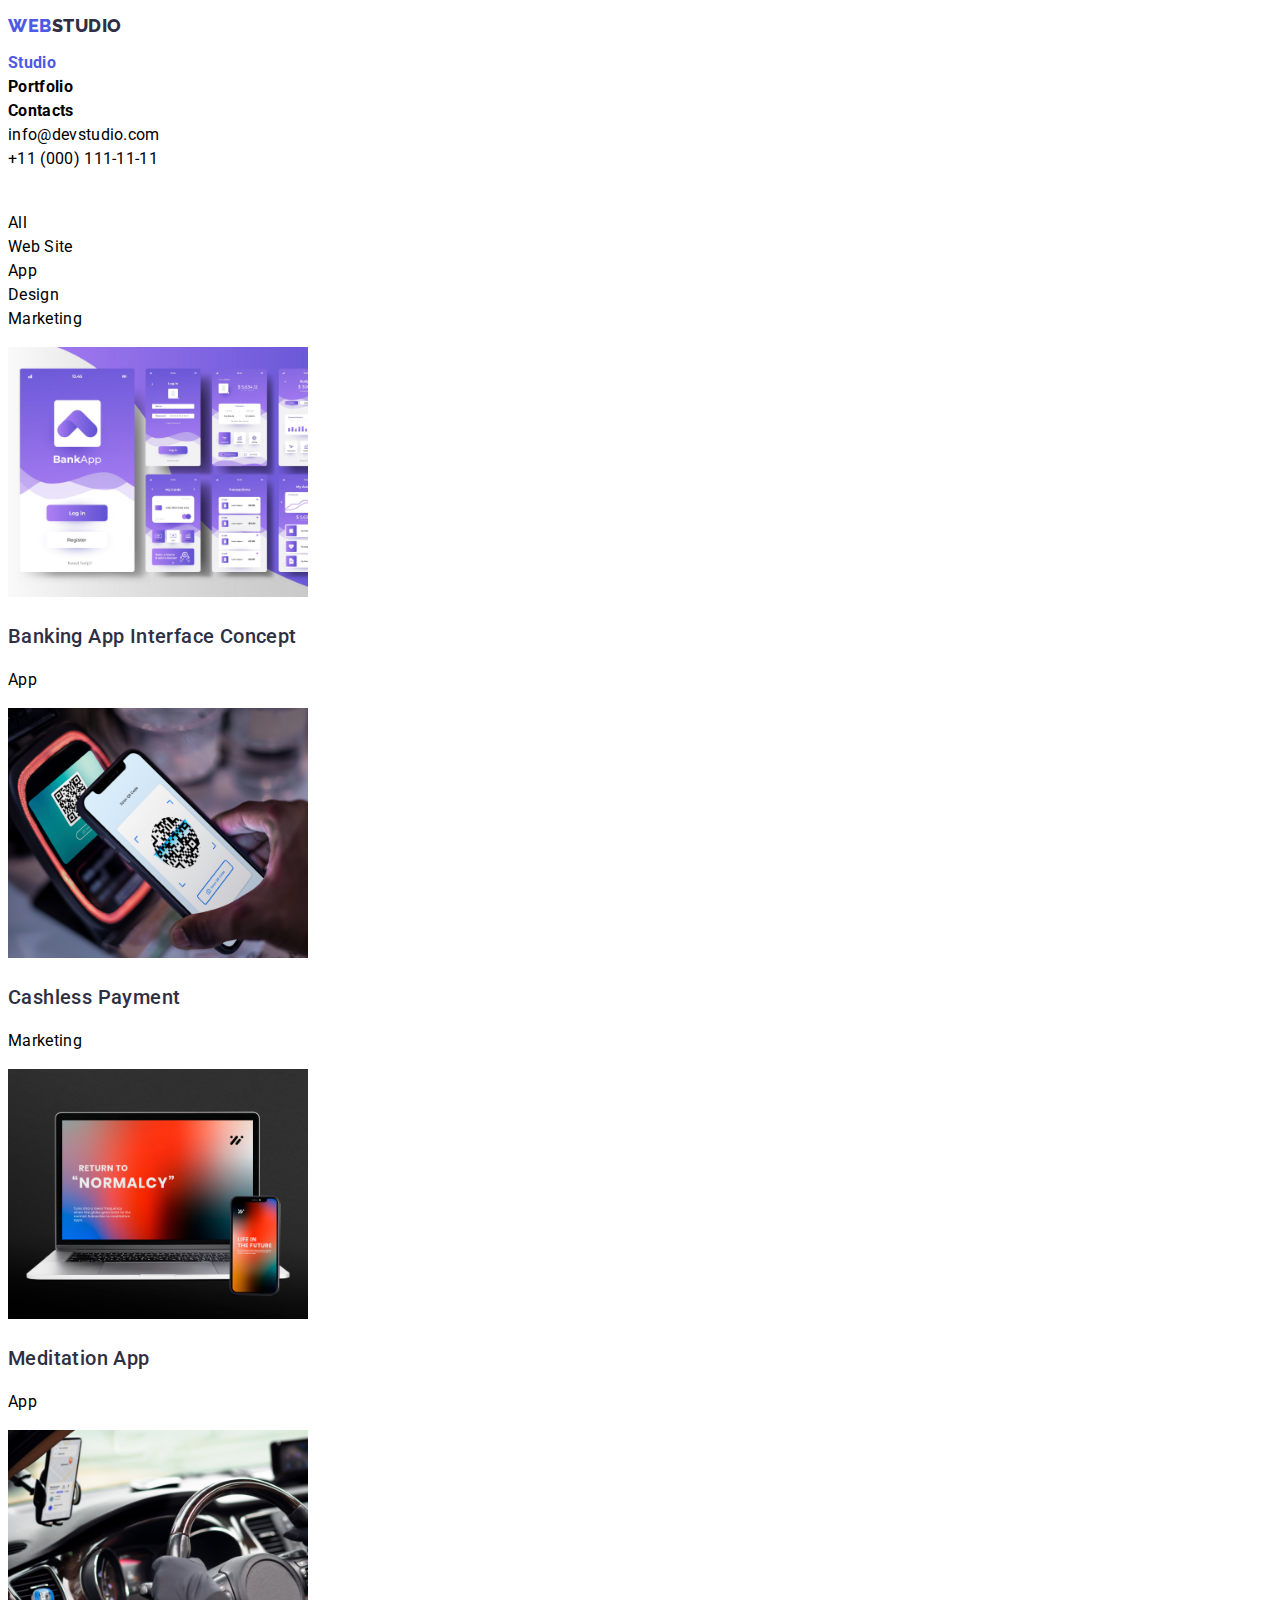
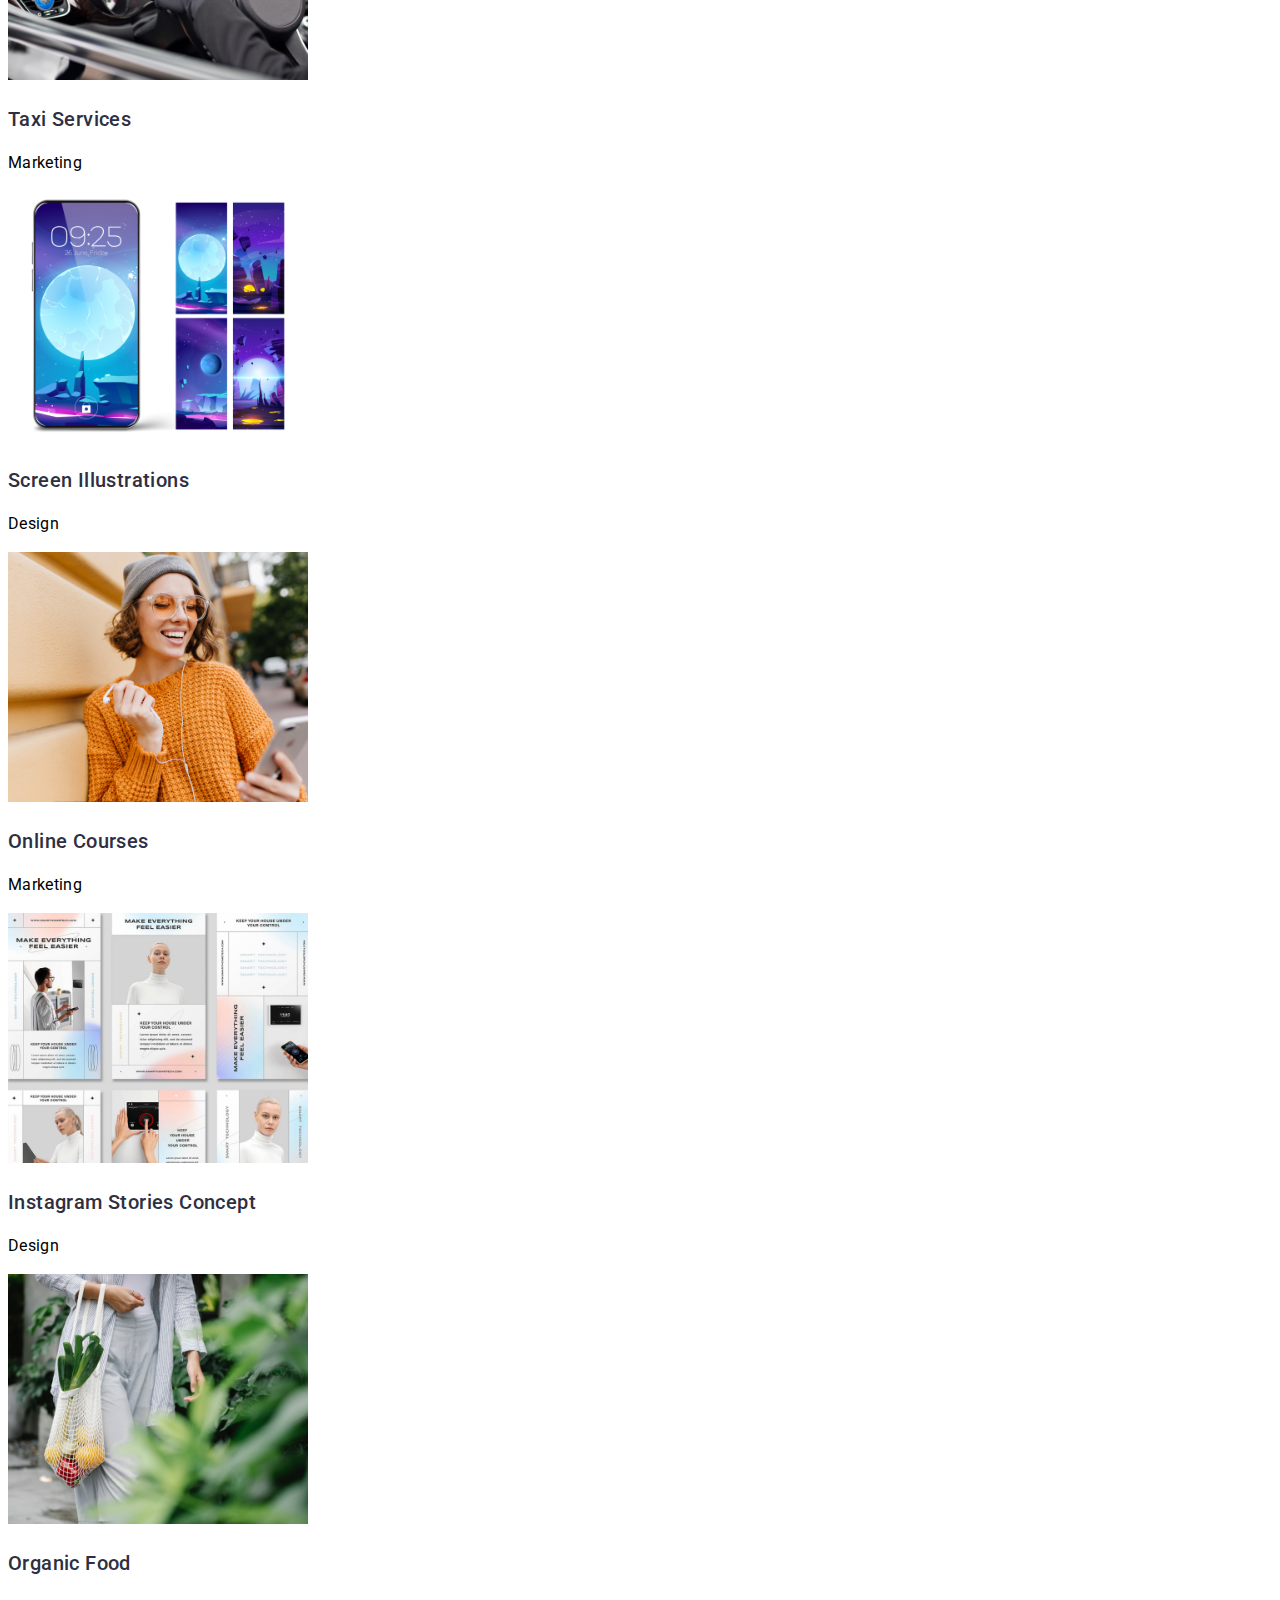
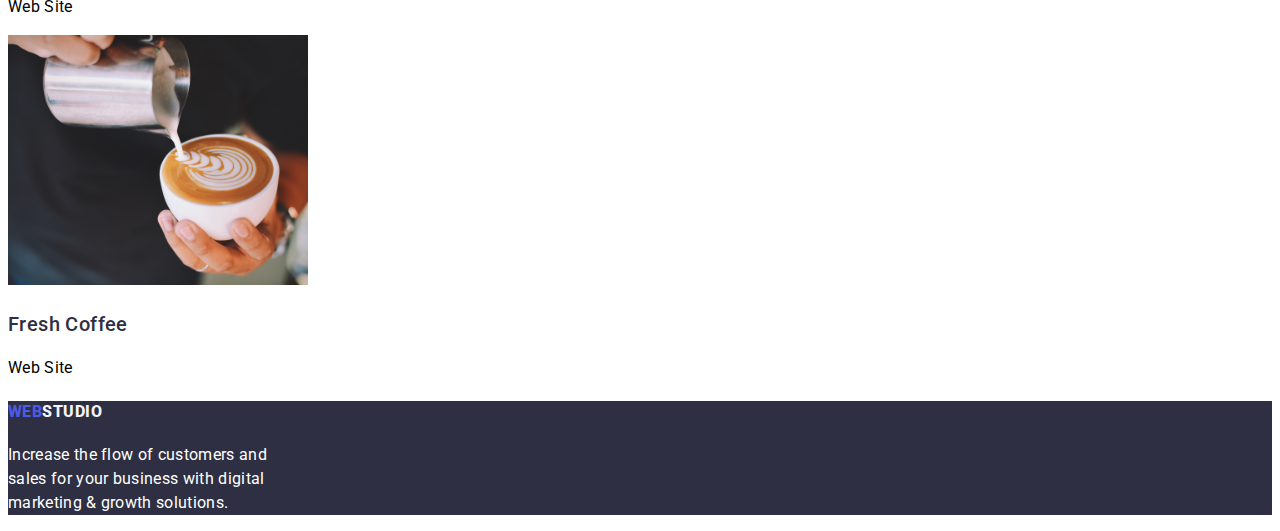
==== portfolio.html @ 7d09a1eb "Initial commit" ====
<!DOCTYPE html>
<html lang="en">
    <head>
        <meta charset="UTF-8">
        <meta name="viewport" content="width=device-width, initial-scale=1.0">
        <title>WEBSTUDIO</title>
        <link rel="stylesheet" href="styles.css">
    
        <link rel="preconnect" href="https://fonts.googleapis.com">
        <link rel="preconnect" href="https://fonts.gstatic.com" crossorigin>
        <link href="https://fonts.googleapis.com/css2?family=Open+Sans&family=Raleway:wght@800&family=Roboto:wght@400;500;700;900&display=swap" rel="stylesheet">
    
    </head>

<body>
    <header>
        <h2><span id="web" class="web">WEB</span><span id="studio" class="studio">STUDIO</span></h2>

        <nav>
            <a href="index.html"><span id="nav-studio">Studio</span></a><br>
            <a href="portfolio.html"><span id="nav-portfolio" alt="Portfolio Page">Portfolio</span></a><br>
            <a href="#"><span id="nav-contacts">Contacts</span></a><br>

            <a href="mailto:contact@example.com" id="nav-email" class="nav-link2">info@devstudio.com</a><br>
            <a href="tel:+110001111111" id="nav-phone" class="nav-link2">+11 (000) 111-11-11</a><br>
</nav>
    
    </header>
    <div class="portfolio-buttons">
        <!-- <button> --><span>All</span></button><br>
        <!-- <button> --><span>Web Site</span></button><br>
        <!-- <button> --><span>App</span></button><br>
        <!-- <button> --><span>Design</span></button><br>
        <!-- <button> --><span>Marketing</span></button>
    </div>
    

        <div>
            <ul>
                <li>
                    <img src="images/img/Banking_App_Interface.png" alt="Banking App Interface Concept" width="300">
                    <h3>Banking App Interface Concept</h3>
                    <p>App</p>
                </li>

                <li>
                    <img src="images/img/Cashless_Payment.png" alt="Cashless Payment" width="300">
                    <h3>Cashless Payment</h3>
                    <p>Marketing</p>
                </li>

                <li>
                    <img src="images/img/Meditation_App.png" alt="Mediatation App" width="300">
                    <h3>Meditation App</h3>
                    <p>App</p>
                </li>
            </ul>
        </div>
    
        <div>
            <ul>
                <li>
                    <img src="images/img/Taxi_Services.png" alt="Taxi Services" width="300">
                    <h3>Taxi Services</h3>
                    <p>Marketing</p>
                </li>

                <li>
                    <img src="images/img/Screen_Illustrations.png" alt="Screen Illustrations" width="300">
                    <h3>Screen Illustrations</h3>
                    <p>Design</p>
                </li>

                <li>
                    <img src="images/img/Online_Courses.png" alt="Online Courses" width="300">
                    <h3>Online Courses</h3>
                    <p>Marketing</p>
                </li>
            </ul>
        </div>

        <div>
            <ul>
                <li>
                    <img src="images/img/Instagram_Concept.png" alt="Instagram Stories Concept" width="300">
                    <h3>Instagram Stories Concept</h3>
                    <p>Design</p>
                </li>

                <li>
                    <img src="images/img/Organic_Food.png" alt="Organic Food" width="300">
                    <h3>Organic Food</h3>
                    <p>Web Site</p>
                </li>

                <li>
                    <img src="images/img/Fresh_Coffee.png" alt="Fresh Coffee" width="300">
                    <h3>Fresh Coffee</h3>
                    <p>Web Site</p>
                </li>
            </ul>
        </div>


        <footer>
            <h4><span id="web-footer">WEB</span><span id="studio-footer">STUDIO</span></h4>
            <p>Increase the flow of customers and <br> sales for your business with digital <br> marketing & growth solutions.</p>
    </footer>
</body>

</html>
---- styles.css ----
body, h2, nav {
    font-family: "Roboto", sans-serif;
    font-size: 16px;
    font-weight: 400;
    line-height: 1.5;
    letter-spacing: 0.02em;
    text-align: left;
}

h2 {
    font-family: "Raleway", sans-serif;
    font-size: 18px;
    font-weight: 800;
    line-height: 1.167;
    letter-spacing: 0.03em;
}

.web {
    color: #4D5AE5;
    text-align: left;
}

.studio {
    color: #2E2F42;
    text-align: left;
}

nav a {
    /* font-family: "Roboto", sans-serif; */
    /* font-size: 16px; */
    font-weight: 700;
    /* line-height: 24px; */
    /* letter-spacing: 0.02em; */
    text-decoration: none;
    color: inherit;
}

#nav-studio, #nav-portfolio, #nav-contacts {
    text-decoration: none;
  }
  
#nav-studio {
    color: #4D5AE5;
}

.nav-link2 {
    text-decoration: none;
    font-family: "Roboto", sans-serif;
    font-size: 16px;
    line-height: 24px;
    letter-spacing: 0.02em;
    font-weight: 400;
    
}

header {
    margin-bottom: 40px; /* might delete this based on figma */
}

h1, .button {
    text-align: center;
    letter-spacing: 0.02em;
}

h1 {
    /* font-family: "Roboto", sans-serif; */
    color: #FFFFFF;
    font-size: 56px;
    font-weight: 700;
    line-height: 1.0714;
}

.banner1 {
    width: 100%;
    /* height: auto; */
    position: relative;
    background-color: #2E2F42;
    /* top: 72px; */
    display: flex;
    justify-content: center; /* Align content to the start (top) */
    align-items: center; /* Align content to the start (left) */
    flex-direction: column; /* check if stacked with the children vertically */
    text-align: center; /* Align content */
}

#tagline {
    margin-top: 10px; /* Adjust the margin from the top as needed */
    text-align: center;
}

.content {
    text-align: center;
    margin-bottom: 10px; /* 10px gap between h1 and button */
}

.button {
    width: auto;
    /* height: 56px; */
    /* padding: 16px 32px; */
    border-radius: 4px;
    background-color: #4D5AE5;
    position: absolute;
    bottom: 0;
    left: 0;
    border: none;
    /* display: inline-flex;
    align-items: center;
    justify-content: center; */
    transition: background-color 0.3s;
    margin-bottom: 3px;

}

.button a {
    color: #FFFFFF;
    font-family: "Roboto", sans-serif;
    font-size: 16px;
    font-weight: 500;
    line-height: 24px;
    text-decoration: none;
    white-space: nowrap; /* prevet from wrapping to a new line */
}

.button:hover {
    background-color: #081be8; /* the changing background color */
}

/* #solutions {} maybe next assignment in div */

.section-content-1 {
    background-color: #FFFFFF;
    /* padding: 20px; */
}

ul {
    list-style-type: none;
    padding: 0;
    text-align: justify;
}

.centered-heading h2 {
    font-family: "Roboto", sans-serif;
    text-align: center; /* Center-align the text */
    font-size: 36px; /* Check if 40px is ok */
    font-weight: 700;
    line-height: 1.25;
    margin-top: 20px; /* Add some top margin for spacing */
    color: #2E2F42;
    letter-spacing: 0.02em;
}

/* li {
  margin: 20px 0; 
} */

h3 {
    /* font-family: "Roboto", sans-serif; */
    font-size: 20px;
    font-weight: 500;
    line-height: 1.2;
    letter-spacing: 0.02em;
    text-align: left;
    color: #2E2F42;
}

footer {
    width: 100%;
    /* height: 312px; */
    background-color: #2E2F42;
    color: #FFFFFF;
    font-size: 16px;
    /* padding: 20px; */
    box-sizing: border-box; /* Include padding and border in the width */
    text-align: left; /* Center-align content */
    /* text-align: center; Center-align content */
    /* position: relative; */
    /* top: 2280px; Adjust top position as needed */
}

h4 {
    /* font-family: "Raleway", sans-serif; */
    font-size: 16px;
    font-weight: 800;
    line-height: 1.3125;
    letter-spacing: 0.03em;
    text-align: left;
}

#web-footer {
    color: #4D5AE5;
    ;
}

#studio-footer {
    color: #F4F4FD;
}
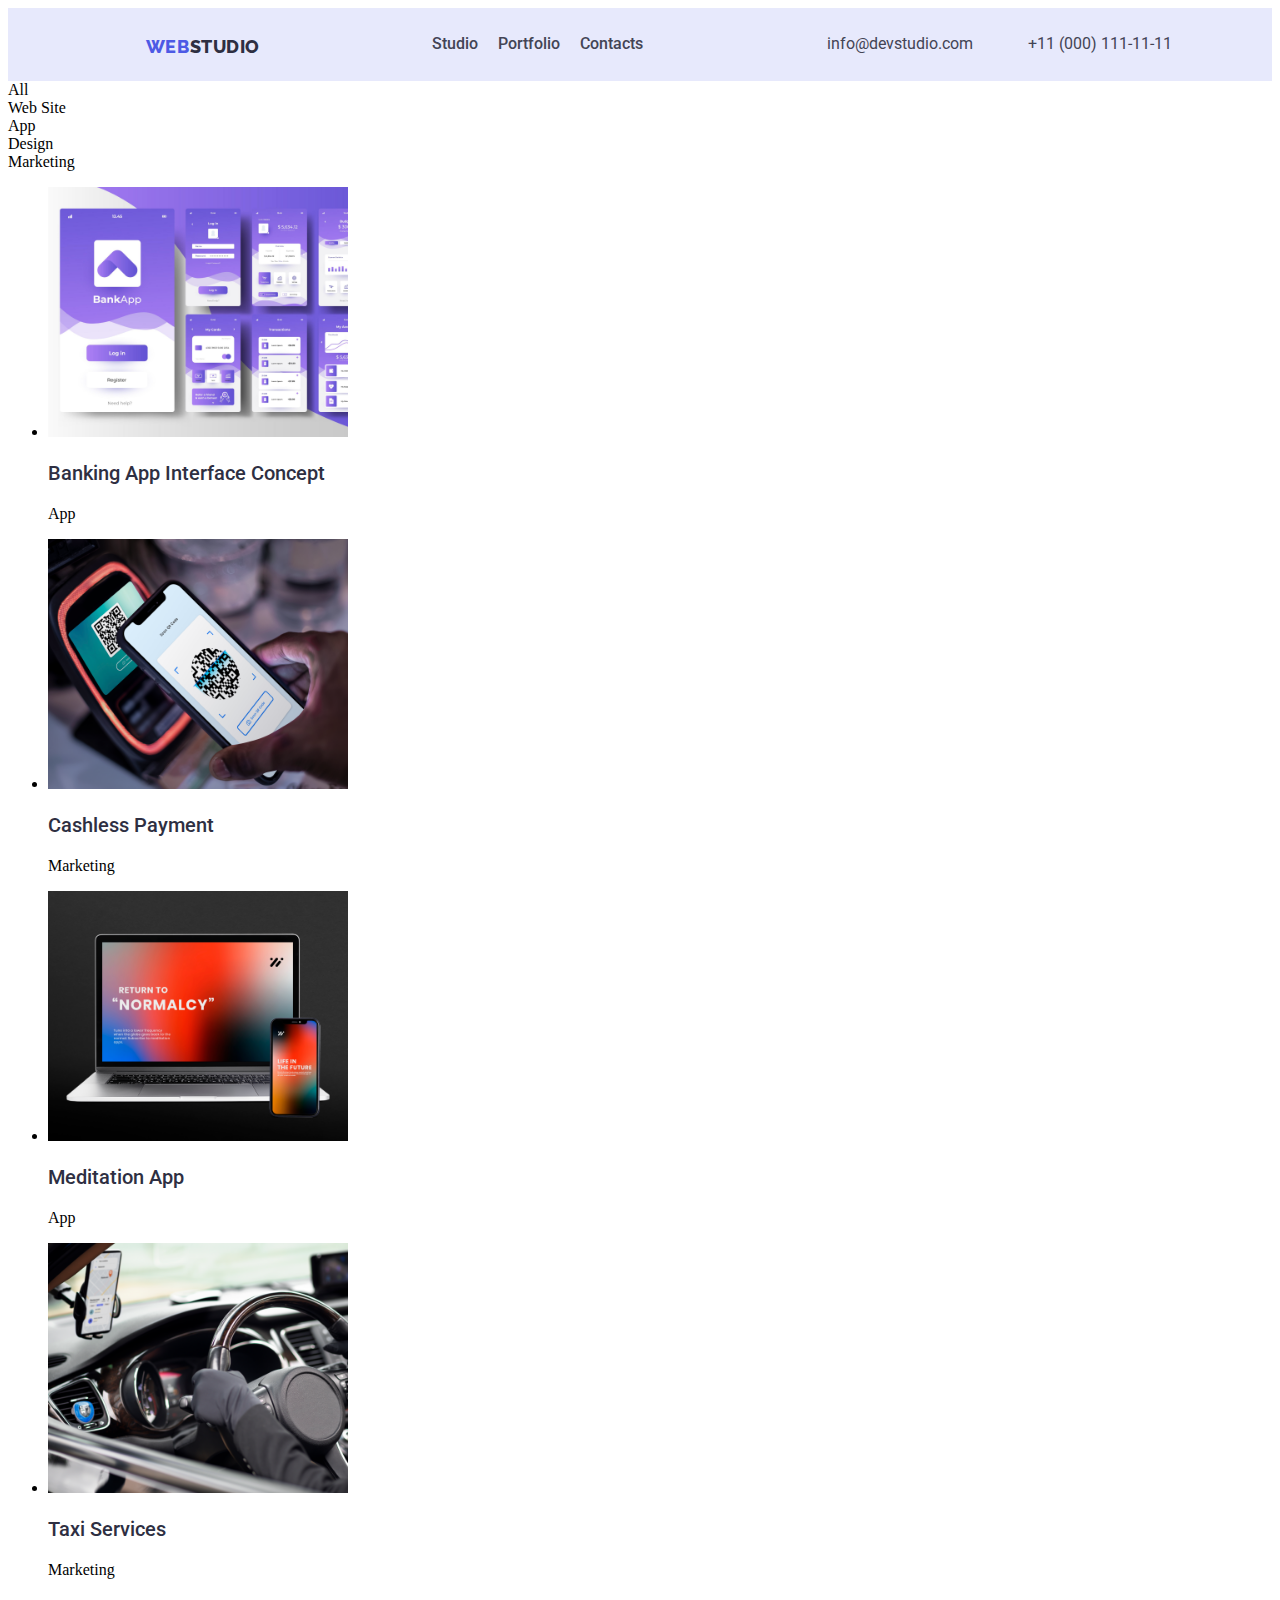
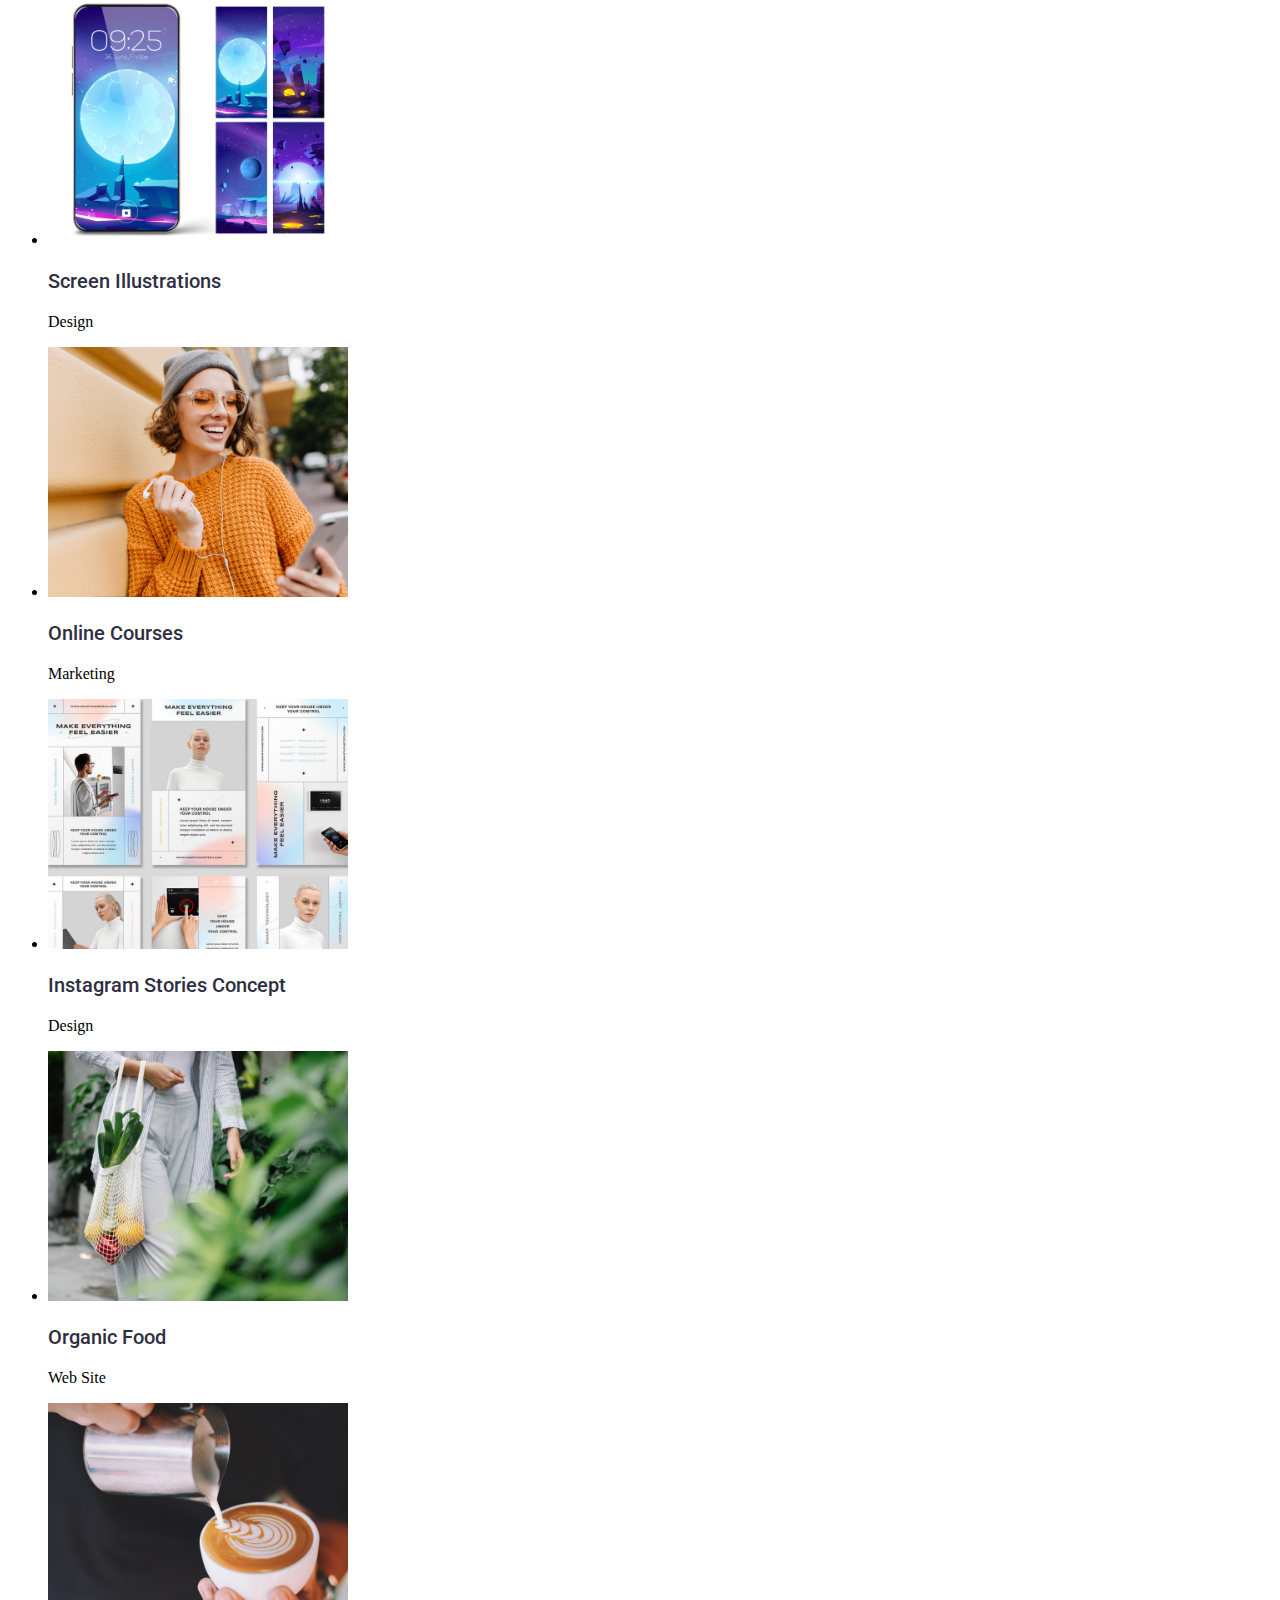
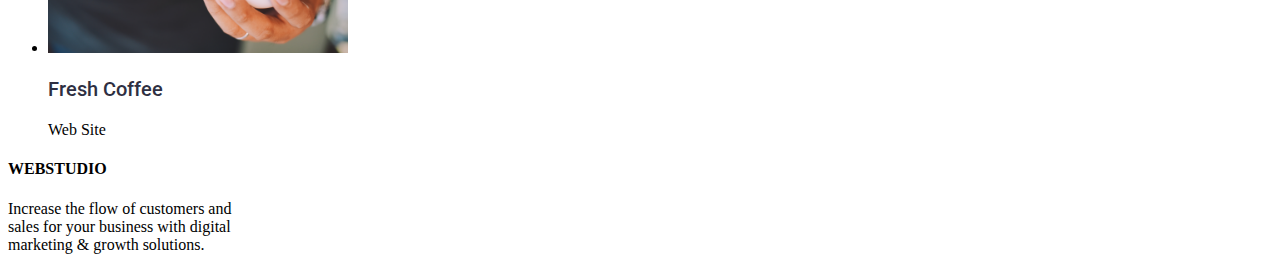
==== commit 97382f09: "updating fixes" ====
--- a/portfolio.html
+++ b/portfolio.html
@@ -14,16 +14,28 @@
 
 <body>
     <header>
-        <h2><span id="web" class="web">WEB</span><span id="studio" class="studio">STUDIO</span></h2>
-
-        <nav>
-            <a href="index.html"><span id="nav-studio">Studio</span></a><br>
-            <a href="portfolio.html"><span id="nav-portfolio" alt="Portfolio Page">Portfolio</span></a><br>
-            <a href="#"><span id="nav-contacts">Contacts</span></a><br>
-
-            <a href="mailto:contact@example.com" id="nav-email" class="nav-link2">info@devstudio.com</a><br>
-            <a href="tel:+110001111111" id="nav-phone" class="nav-link2">+11 (000) 111-11-11</a><br>
-</nav>
+        <div class="navigation-bar">
+            <div class="centered-logo">
+                <h2><span class="logo"><span class="web">WEB</span><span class="studio">STUDIO</span></span></h2>
+            </div>
+        
+            <div class="header-body-medium">
+                <nav class="body-medium">
+                    <ul>
+                        <li><a href="index.html"><span class="header-nav-studio studio-link" alt="Studio Page">Studio</span></a></li>
+                        <li><a href="portfolio.html"><span class="header-nav-portfolio portfolio" alt="Portfolio Page">Portfolio</span></a></li>
+                        <li><a href="#"><span class="header-nav-contacts contacts">Contacts</span></a></li>
+                    </ul>
+                </nav>
+            </div>
+        
+            <div class="contact-info">
+                <ul class="body">
+                    <li><a href="mailto:contact@example.com" class="header-nav-mail email">info@devstudio.com</a></li>
+                    <li><a href="tel:+110001111111" class="header-nav-phone phone">+11 (000) 111-11-11</a></li>
+                </ul>
+            </div>
+        </div>
     
     </header>
     <div class="portfolio-buttons">
--- a/styles.css
+++ b/styles.css
@@ -1,196 +1,298 @@
-body, h2, nav {
-    font-family: "Roboto", sans-serif;
+:root{
+    --primary-brand-color: #4D5AE5;
+    --pressed-state-color: #404BBF;
+    --primary-dark-overlays: #2E2F42;
+    --primary-success-color: #31D0AA;
+    --primary-light-mode-background: #F4F4FD;
+    --primary-accent-color: #E7E9FC;
+    --primary-body-color: #434455;
+
+}
+
+/* General Styles */
+
+.header-1 {
+    font-family: "Roboto", sans-serif;
+    font-weight: 700;
+    font-size: 56px;
+    line-height: 60px;
+    letter-spacing: 2%;
+}
+
+h2 {
+    font-family: "Roboto", sans-serif;
+    font-weight: 700;
+    font-size: 36px;
+    letter-spacing: 2%;
+    color: var(--primary-dark-overlays)
+}
+
+h3 {
+    font-family: "Roboto", sans-serif;
+    font-weight: 500;
+    font-size: 20px;
+    letter-spacing: 2%;
+    color: #2E2F42; 
+}
+
+.body-medium {
+    font-family: "Roboto", sans-serif;
+    font-weight: 500;
     font-size: 16px;
+    letter-spacing: 2%;
+    line-height: 24px;
+    color: var(--primary-body-color)
+}
+
+.body {
+    font-family: "Roboto", sans-serif;
     font-weight: 400;
-    line-height: 1.5;
-    letter-spacing: 0.02em;
-    text-align: left;
-}
-
-h2 {
+    font-size: 16px;
+    letter-spacing: 2%;
+    line-height: 24px;
+    color: var(--primary-body-color);
+}
+
+/* Link and Small typography not yet included */
+
+/* Navigation */
+
+.navigation-bar {
+    width: 100%;;
+    height: 72px;
+    background: linear-gradient(0deg, #E7E9FC, #E7E9FC), linear-gradient(0deg, #FFFFFF, #FFFFFF);
+    border-bottom: 1px solid var(--primary-accent-color);
+    display: flex;
+    justify-content: space-between;
+    align-items: center;
+    padding: 0;
+}
+
+.centered-logo {
+    display: flex;
+    align-items: center;
+    line-height: 72px;
+    margin-left: 3%;
+    padding-left: 100px;
+}
+
+.web {
+    font-family: "Raleway",sans-serif;
+    font-size: 18px;
+    font-weight: 800;
+    /* line-height: 21px; */
+    letter-spacing: 0.03em;
+    text-align: left;
+    color: var(--primary-brand-color);
+}
+.studio {
     font-family: "Raleway", sans-serif;
     font-size: 18px;
     font-weight: 800;
-    line-height: 1.167;
+    /* line-height: 21px; */
     letter-spacing: 0.03em;
-}
-
-.web {
-    color: #4D5AE5;
-    text-align: left;
-}
-
-.studio {
-    color: #2E2F42;
-    text-align: left;
-}
-
-nav a {
-    /* font-family: "Roboto", sans-serif; */
-    /* font-size: 16px; */
-    font-weight: 700;
-    /* line-height: 24px; */
-    /* letter-spacing: 0.02em; */
+    text-align: left;
+    color: var(--primary-dark-overlays);
+}
+
+.header-body-medium {
+    display: flex;
+    align-items: center;
+    margin-left: 1%;
+}
+
+.header-body-medium ul {
+    list-style-type: none;
+    padding: 0;
+    margin: 0;
+    display: flex;
+}
+
+.header-body-medium li {
+    display: inline-block;
+    margin-right: 20px;
+}
+
+.header-body-medium a {
     text-decoration: none;
     color: inherit;
 }
 
-#nav-studio, #nav-portfolio, #nav-contacts {
+.contact-info ul {
+    list-style-type: none;
+    padding: 0;
+    margin: 0;
+    display: flex;
+}
+
+.contact-info li {
     text-decoration: none;
-  }
-  
-#nav-studio {
-    color: #4D5AE5;
-}
-
-.nav-link2 {
-    text-decoration: none;
-    font-family: "Roboto", sans-serif;
-    font-size: 16px;
-    line-height: 24px;
-    letter-spacing: 0.02em;
-    font-weight: 400;
-    
-}
-
-header {
-    margin-bottom: 40px; /* might delete this based on figma */
-}
-
-h1, .button {
-    text-align: center;
-    letter-spacing: 0.02em;
-}
-
-h1 {
-    /* font-family: "Roboto", sans-serif; */
-    color: #FFFFFF;
-    font-size: 56px;
-    font-weight: 700;
-    line-height: 1.0714;
-}
+}
+
+.header-nav-mail,
+.header-nav-phone {
+    text-decoration: none; /* Remove link decorations */
+    color: inherit; /* Inherit the text color from the parent */
+}
+
+.header-nav-mail {
+    margin-left: 5px;
+    padding-right: 50px;
+}
+
+.header-nav-phone {
+    margin-left: 5px;
+    padding-right: 100px;
+}
+
+/* END OF NAVIGATION BAR */
+
+/* Banner */
 
 .banner1 {
     width: 100%;
-    /* height: auto; */
+    height: 600px;
+    /* top: 72px; */
+    background-color: var(--primary-dark-overlays);
     position: relative;
-    background-color: #2E2F42;
-    /* top: 72px; */
-    display: flex;
-    justify-content: center; /* Align content to the start (top) */
-    align-items: center; /* Align content to the start (left) */
-    flex-direction: column; /* check if stacked with the children vertically */
-    text-align: center; /* Align content */
-}
-
-#tagline {
-    margin-top: 10px; /* Adjust the margin from the top as needed */
+    display: flex;
+    flex-direction: column;
+    justify-content: center;
+    align-items: center;
+}
+
+.tagline {
+    color: #FFFFFF;
+    width: 496px;
+    height: 120px;
+    top: 100px;
+    left: 472px;
     text-align: center;
-}
-
-.content {
-    text-align: center;
-    margin-bottom: 10px; /* 10px gap between h1 and button */
-}
-
-.button {
-    width: auto;
-    /* height: 56px; */
+    font-size: 56px;
+    margin: 5px auto 0 auto;
+}
+
+/* Styling for the button */
+.button-text {
+    width: 169px;
+    height: 56px;
     /* padding: 16px 32px; */
     border-radius: 4px;
-    background-color: #4D5AE5;
-    position: absolute;
-    bottom: 0;
-    left: 0;
-    border: none;
-    /* display: inline-flex;
-    align-items: center;
-    justify-content: center; */
-    transition: background-color 0.3s;
-    margin-bottom: 3px;
-
-}
-
-.button a {
+    background: var(--primary-brand-color);
     color: #FFFFFF;
-    font-family: "Roboto", sans-serif;
+    text-decoration: none;
+    cursor: pointer;
+    transition: background-color 0.3s ease;
+    border: none; /* Remove border */
+    outline: none; /* Remove outline on focus */
+    font-weight: bold; /* Optionally, make the font bold */
+    letter-spacing: 4%;
+    margin-top: 20px; /* Remove margin  for padding */
+    font-size: 16px; /* Remove border for border with underline */
+}
+
+.button-text:hover,
+.button-text:active {
+    background: var(--pressed-state-color);
+}
+
+/* END OF BANNER */
+
+/* Table 1 */
+
+.section-content-1 {
+    margin-top: 80px; /* away from the bottom of .banner1 */
+    margin-left: 50px; /* Add 50px margin from the left */
+    margin-right: 50px; /* Add 50px margin from the right */
+}
+
+.section-content-1 p {
+    min-height: 72px; /* Adjust the height as needed for at least 3 lines of text */
+}
+
+/* Remove list decorations */
+.section-content-1 ul {
+    list-style: none;
+    padding: 0;
+    margin: 0;
+}
+
+/* Align table headings with h3 attributes */
+.section-content-1 table {
+    margin: 0 auto; /* Center the table horizontally */
+    max-width: 1250px; /* Set a maximum width for the table */
+    border-collapse: collapse;
+}
+
+
+.section-content-1 th {
+    font-family: "Roboto", sans-serif;
+    font-weight: 500;
+    font-size: 20px;
+    letter-spacing: 2%;
+    color: #2E2F42;
+    text-align: left;
+    padding: 10px;
+}
+
+/* Align paragraphs with .body attributes */
+.section-content-1 td {
+    font-family: "Roboto", sans-serif;
+    font-weight: 400;
     font-size: 16px;
-    font-weight: 500;
+    letter-spacing: 2%;
     line-height: 24px;
-    text-decoration: none;
-    white-space: nowrap; /* prevet from wrapping to a new line */
-}
-
-.button:hover {
-    background-color: #081be8; /* the changing background color */
-}
-
-/* #solutions {} maybe next assignment in div */
-
-.section-content-1 {
-    background-color: #FFFFFF;
-    /* padding: 20px; */
-}
-
-ul {
-    list-style-type: none;
-    padding: 0;
-    text-align: justify;
-}
-
-.centered-heading h2 {
-    font-family: "Roboto", sans-serif;
-    text-align: center; /* Center-align the text */
-    font-size: 36px; /* Check if 40px is ok */
+    color: var(--primary-body-color);
+    text-align: left;
+    padding: 10px;
+}
+
+/* Responsive table - split into two columns on smaller screens */
+@media (max-width: 768px) {
+    .section-content-1 table {
+        display: block;
+    }
+
+    .section-content-1 td,
+    .section-content-1 th {
+        display: block;
+        width: 100%;
+    }
+}
+
+/* END OF TABLE 1 */
+
+/* Section Services1 */
+.services1 {
+    margin-top: 80px;
+    text-align: center;
+}
+
+.section-heading {
+    font-family: "Roboto", sans-serif;
     font-weight: 700;
-    line-height: 1.25;
-    margin-top: 20px; /* Add some top margin for spacing */
-    color: #2E2F42;
-    letter-spacing: 0.02em;
-}
-
-/* li {
-  margin: 20px 0; 
-} */
-
-h3 {
-    /* font-family: "Roboto", sans-serif; */
-    font-size: 20px;
-    font-weight: 500;
-    line-height: 1.2;
-    letter-spacing: 0.02em;
-    text-align: left;
-    color: #2E2F42;
-}
-
-footer {
-    width: 100%;
-    /* height: 312px; */
-    background-color: #2E2F42;
-    color: #FFFFFF;
-    font-size: 16px;
-    /* padding: 20px; */
-    box-sizing: border-box; /* Include padding and border in the width */
-    text-align: left; /* Center-align content */
-    /* text-align: center; Center-align content */
-    /* position: relative; */
-    /* top: 2280px; Adjust top position as needed */
-}
-
-h4 {
-    /* font-family: "Raleway", sans-serif; */
-    font-size: 16px;
-    font-weight: 800;
-    line-height: 1.3125;
-    letter-spacing: 0.03em;
-    text-align: left;
-}
-
-#web-footer {
-    color: #4D5AE5;
-    ;
-}
-
-#studio-footer {
-    color: #F4F4FD;
-}
+    font-size: 36px;
+    letter-spacing: 2%;
+    color: var(--primary-dark-overlays);
+    margin-top: 20px;
+}
+
+.image-container {
+    display: flex;
+    justify-content: center; /* Center horizontally */
+    align-items: center; /* Center vertically */
+    flex-wrap: wrap;
+}
+
+.images {
+    width: 360px;
+    height: 300px;
+    border: 1px solid #E7E9FC;
+    background-color: #E7E9FC;
+    margin-top: 20px;
+    margin-right: 20px; /* Adds a small gap between images */
+}
+
+/* END OF SERVICES1 */
+
+
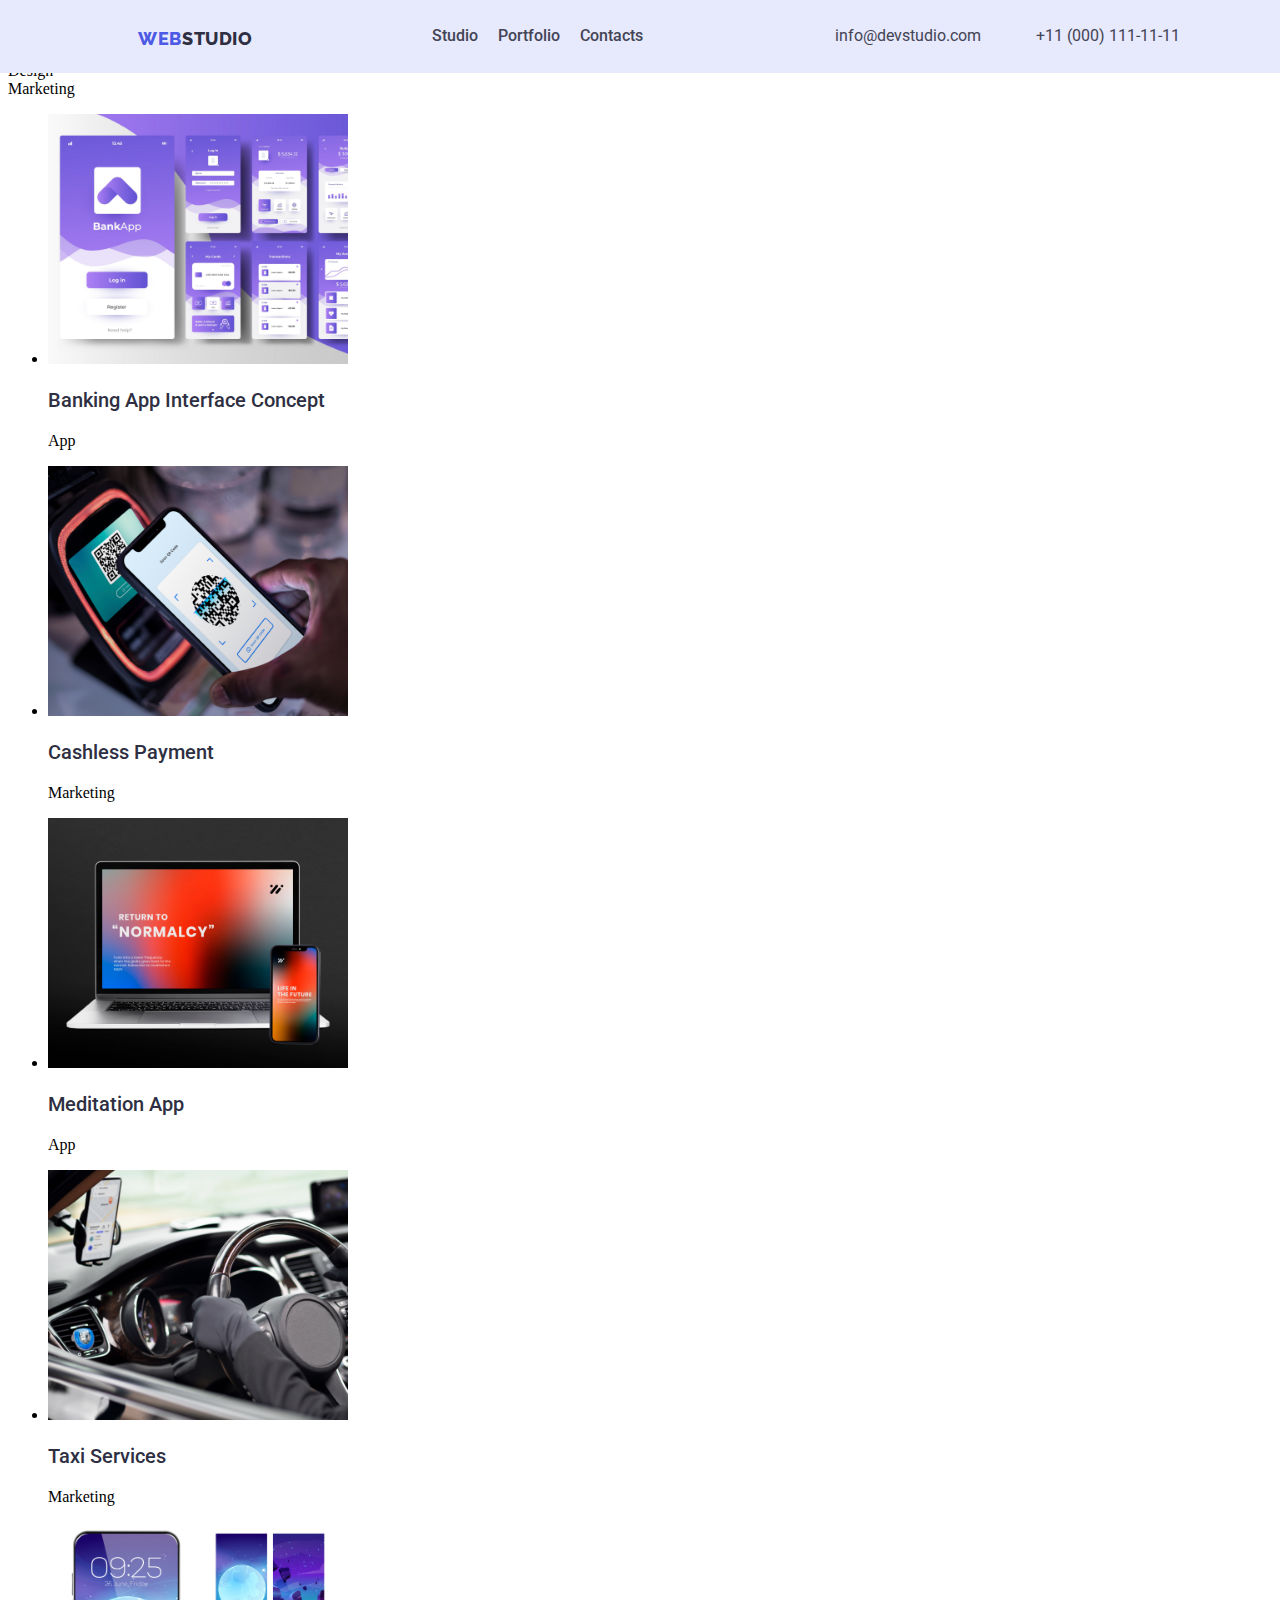
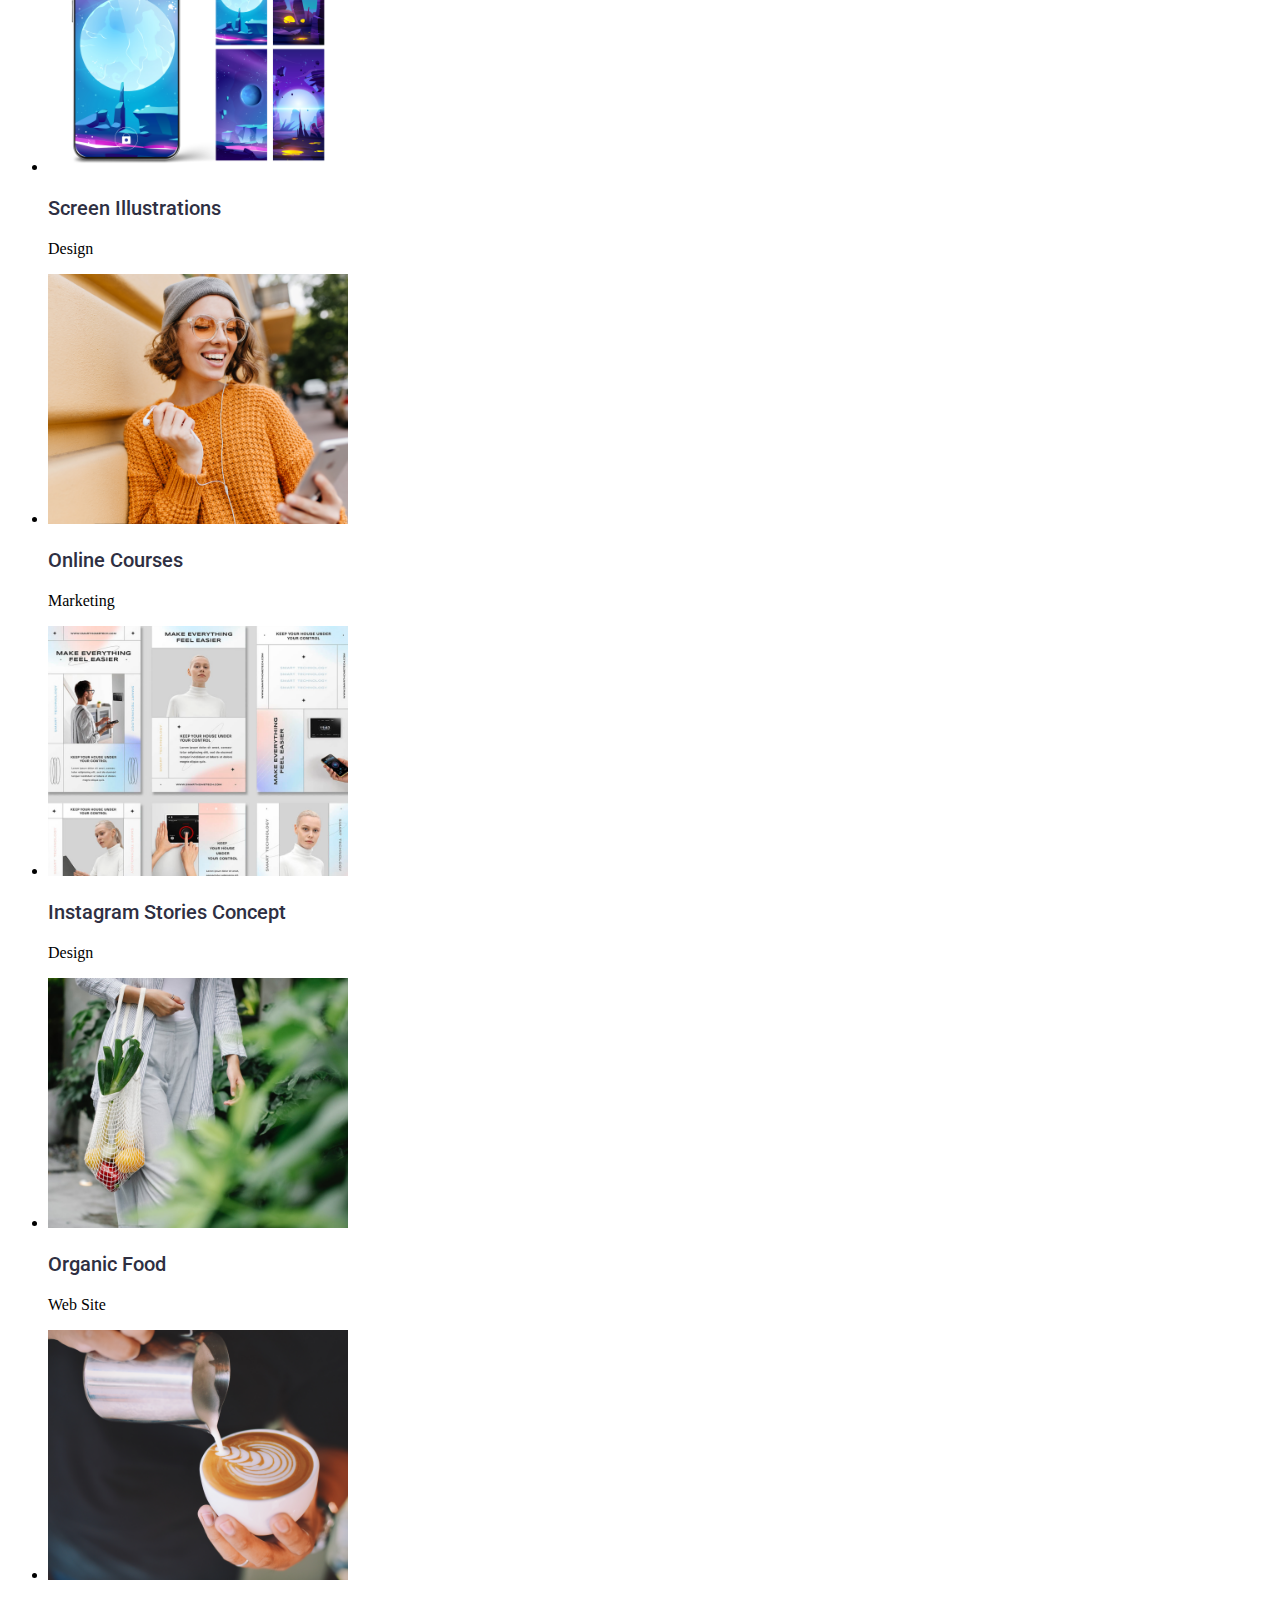
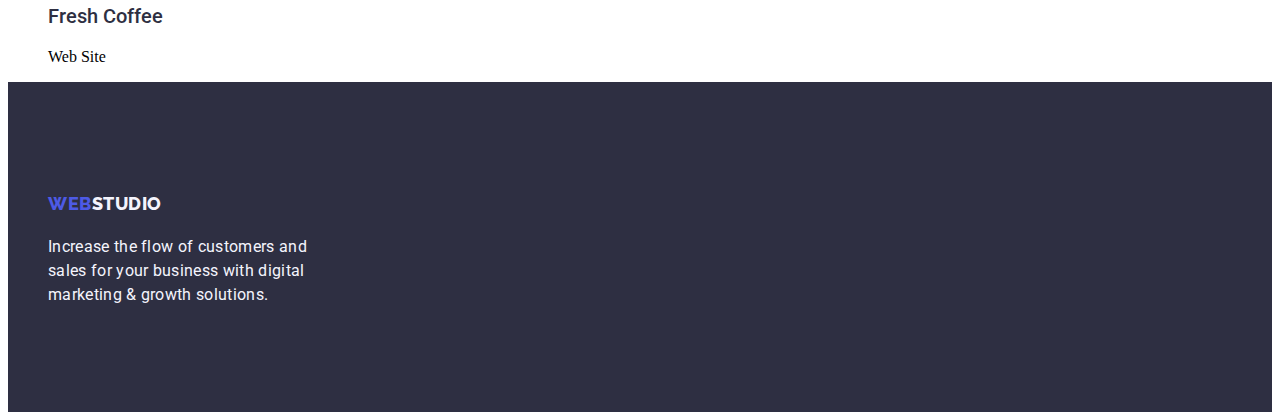
==== commit b4c74fa9: "made nav bar fixed overflow" ====
--- a/portfolio.html
+++ b/portfolio.html
@@ -115,8 +115,13 @@
 
 
         <footer>
-            <h4><span id="web-footer">WEB</span><span id="studio-footer">STUDIO</span></h4>
-            <p>Increase the flow of customers and <br> sales for your business with digital <br> marketing & growth solutions.</p>
+            <ul class="footer-list-container">
+                <li>
+                    <h4><span id="web-footer">WEB</span><span id="studio-footer">STUDIO</span></h4>
+                    <p>Increase the flow of customers and <br> sales for your business with digital <br> marketing & growth solutions.</p>
+                </li>
+            </ul>
+            
     </footer>
 </body>
 
--- a/styles.css
+++ b/styles.css
@@ -66,6 +66,10 @@
     justify-content: space-between;
     align-items: center;
     padding: 0;
+    position: fixed; /* this helps with nav bar not move and overflow */
+    top: 0; /* this helps with nav bar not move and overflow */
+    left: 0; /* this helps with nav bar not move and overflow */
+    z-index: 100; /* Ensure it appears above other content */
 }
 
 .centered-logo {
@@ -265,6 +269,7 @@
 /* Section Services1 */
 .services1 {
     margin-top: 80px;
+    margin-bottom: 80px; /* Add margin to create distance */
     text-align: center;
 }
 
@@ -295,4 +300,160 @@
 
 /* END OF SERVICES1 */
 
-
+/* Team1 Section */
+
+.team1 {
+    width: 100%;
+    min-height: 620px;
+    background: #F4F4FD;
+    margin-top: 40px;
+    position: relative;
+    padding-top: 80px;
+    text-align: center; /* Center text horizontally */
+}
+
+.team1 h2.section-heading {
+    font-family: "Roboto", sans-serif;
+    font-weight: 700;
+    font-size: 36px;
+    letter-spacing: 2%;
+    color: var(--primary-dark-overlays);
+    margin: 0; /* Reset margin to 0 */
+    padding: 20px 0; /* Add padding to separate from team-list */
+}
+
+.team1 .team-list-container {
+    display: flex;
+    flex-wrap: wrap; /* added for responsive layout */
+    justify-content: center; /* Center the list horizontally */
+}
+
+.team1 .team-list {
+    list-style: none;
+    padding: 0;
+    display: flex; /* Make the list items flex containers */
+    flex-wrap: wrap; /* Allow the items to wrap to the next line */
+    justify-content: center; /* Center the list items horizontally */
+    
+}
+
+.team1 .team-member {
+    text-decoration: none;
+    width: 264px; /* Set width to 264px */
+    height: 350px; /* Set height to 380px, will place socials here */
+    margin: 10px; /* Add margin between team members */
+    border-radius: 0px 0px 4px 4px; /* Set border-radius */
+    background: #FFFFFF;
+    box-shadow: 0px 2px 1px 0px #2E2F4214, 0px 1px 1px 0px #2E2F4229, 0px 1px 6px 0px #2E2F4214;
+    padding: 0px 0px 32px 0px; /* Set padding */
+}
+
+.team1 .team-member-content1 {
+    max-width: auto;
+    height: auto;
+    display: flex;
+    flex-direction: column;
+    align-items: center;
+    gap: 32px;
+}
+
+.team1 .team-member img {
+    width: 264px;
+    height: 260px;
+}
+
+.team1 .info-box {
+    width: 232px;
+    height: 56px;
+    gap: 8px;
+    display: flex;
+    flex-direction: column;
+    align-items: center;
+}
+
+.team1 h3 {
+    font-family: "Roboto", sans-serif;
+    font-weight: 500;
+    font-size: 20px;
+    letter-spacing: 2%;
+    color: #2E2F42;
+    text-align: center;
+}
+
+.team1 p.body {
+    font-family: "Roboto", sans-serif;
+    font-weight: 400;
+    font-size: 16px;
+    letter-spacing: 2%;
+    line-height: 24px;
+    color: var(--primary-body-color);
+    text-align: center;
+}
+
+.team1 .info-box h3,
+.team1 .info-box p {
+    margin: 0; /* Reset the margin to zero */
+    line-height: 1.1; /* Set the minimum line height to 1.1 (adjust as needed) */
+}
+
+/* Media query for smaller screens */
+@media (max-width: 768px) { /* Adjust the breakpoint as needed */
+    .team1 .team-list {
+        flex-direction: column;
+        align-items: center;
+    }
+
+    .team1 .team-member {
+        width: 100%; /* Set width to 100% to make each member appear on a separate line */
+        margin: 20px 0; /* Add margin between team members on smaller screens */
+    }
+}
+
+/* END OF TEAM1 */
+
+
+/* Footer Styles */
+footer {
+    width: 100%;
+    background: #2E2F42;
+    padding: 40px 0;
+}
+
+.footer-list-container {
+    width: auto;
+    height: 250px;
+    top: 2280px;
+    margin: 0 auto;
+    display: flex;
+    flex-direction: column;
+    justify-content: center;
+    align-items: flex-start;
+    list-style: none;
+    padding-left: 40px;
+}
+
+#web-footer, #studio-footer {
+    font-family: "Raleway", sans-serif;
+    font-size: 18px;
+    font-weight: 800;
+    line-height: 21px;
+    letter-spacing: 0.03em;
+    text-align: left;
+    color: #4D5AE5; /* WEB */
+}
+
+#studio-footer {
+    color: #F4F4FD; /* STUDIO */
+}
+
+.footer-list-container p {
+    font-family: "Roboto", sans-serif;
+    font-size: 16px;
+    font-weight: 400;
+    line-height: 24px;
+    letter-spacing: 0.02em;
+    text-align: left;
+    color: #F4F4FD;
+}
+
+/* Additional Styling for the footer as
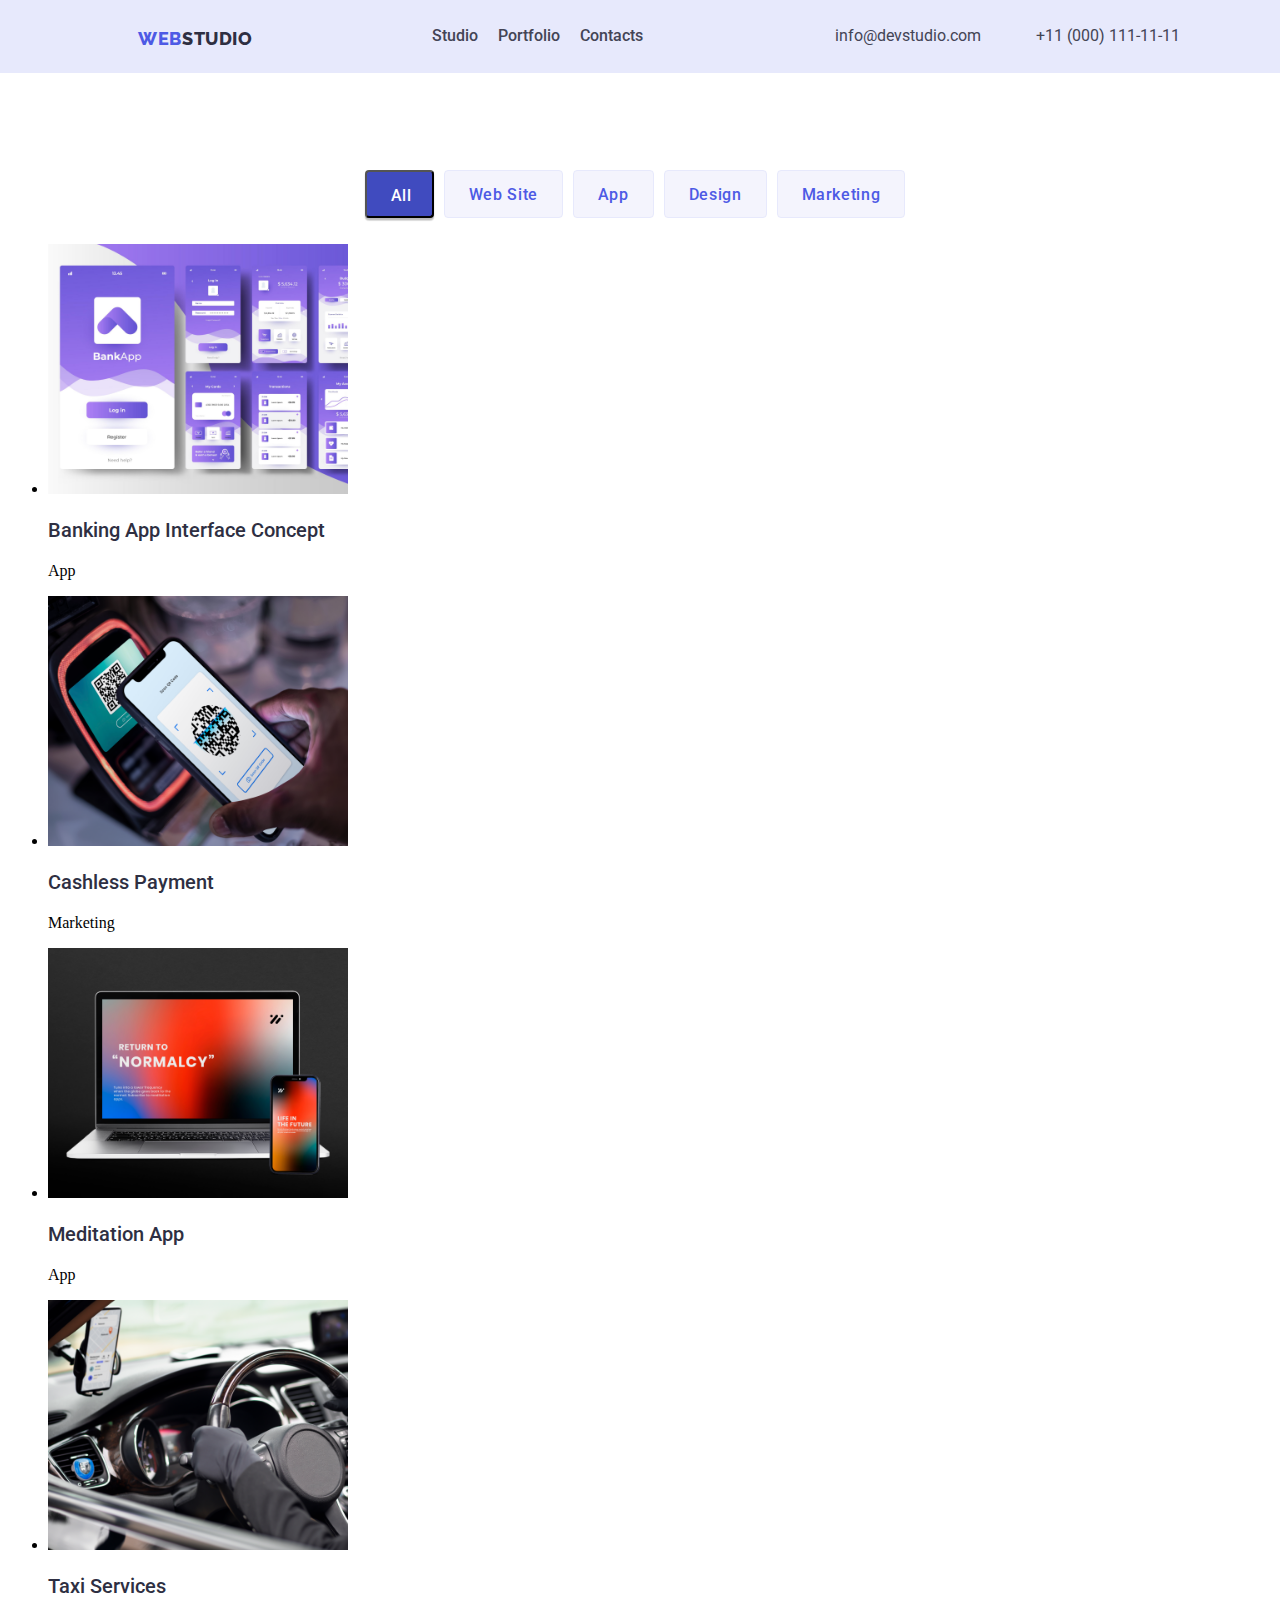
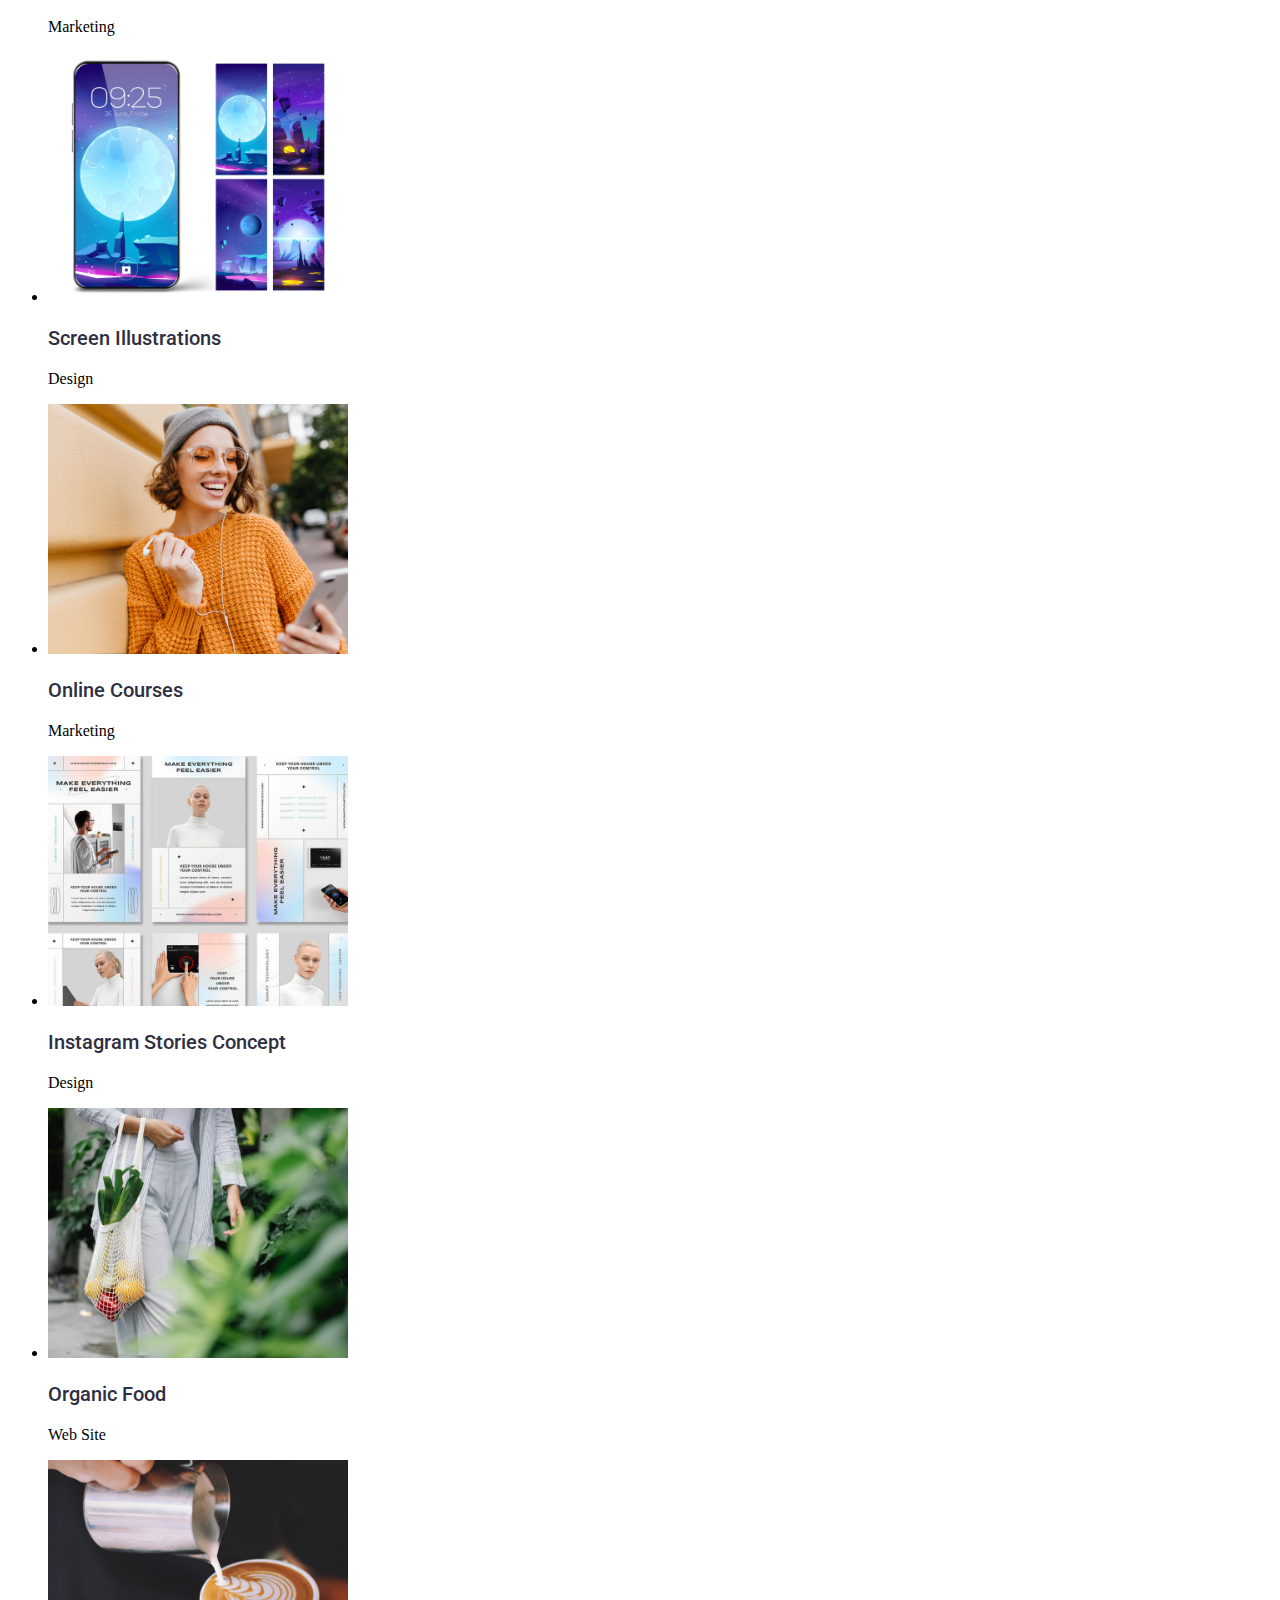
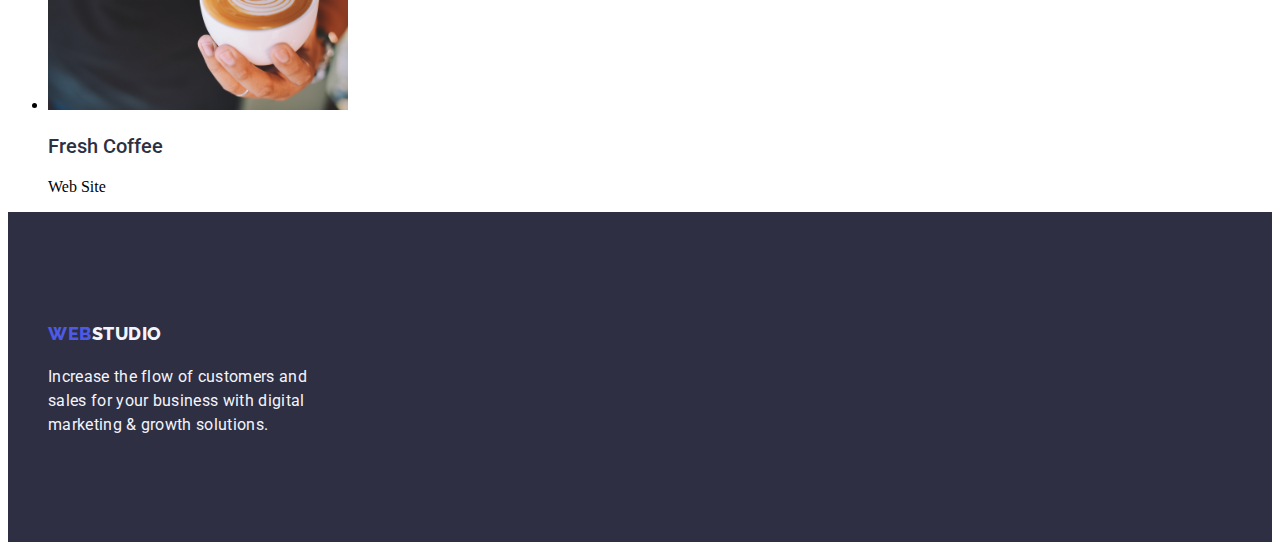
==== commit 51bdcf42: "updated portfolio buttons" ====
--- a/portfolio.html
+++ b/portfolio.html
@@ -38,12 +38,12 @@
         </div>
     
     </header>
-    <div class="portfolio-buttons">
-        <!-- <button> --><span>All</span></button><br>
-        <!-- <button> --><span>Web Site</span></button><br>
-        <!-- <button> --><span>App</span></button><br>
-        <!-- <button> --><span>Design</span></button><br>
-        <!-- <button> --><span>Marketing</span></button>
+    <div class="filter-btn">
+        <button id="allButton" class="filter-button active">All</button>
+        <button id="webButton" class="filter-button">Web Site</button>
+        <button id="appButton" class="filter-button">App</button>
+        <button id="designButton" class="filter-button">Design</button>
+        <button id="marketingButton" class="filter-button">Marketing</button>
     </div>
     
 
@@ -66,11 +66,7 @@
                     <h3>Meditation App</h3>
                     <p>App</p>
                 </li>
-            </ul>
-        </div>
-    
-        <div>
-            <ul>
+
                 <li>
                     <img src="images/img/Taxi_Services.png" alt="Taxi Services" width="300">
                     <h3>Taxi Services</h3>
@@ -88,11 +84,7 @@
                     <h3>Online Courses</h3>
                     <p>Marketing</p>
                 </li>
-            </ul>
-        </div>
-
-        <div>
-            <ul>
+                
                 <li>
                     <img src="images/img/Instagram_Concept.png" alt="Instagram Stories Concept" width="300">
                     <h3>Instagram Stories Concept</h3>
--- a/styles.css
+++ b/styles.css
@@ -456,4 +456,57 @@
     color: #F4F4FD;
 }
 
-/* Additional Styling for the footer as
+/* Additional Styling for the footer as needed*/
+
+
+/* PORTFOLIO ******************************** */
+
+/* Styling for the filter buttons container */
+.filter-btn {
+    margin-top: 170px;
+    text-align: center;
+    display: flex;
+    flex-wrap: wrap; /* Allow buttons to wrap to the next line */
+    justify-content: center;
+}
+
+/* Styling for the filter buttons */
+.filter-button {
+    width: auto;
+    height: 48px;
+    padding: 12px 24px;
+    border-radius: 4px;
+    font-family: Roboto;
+    font-size: 16px;
+    font-weight: 500;
+    line-height: 24px;
+    letter-spacing: 0.04em;
+    text-align: center;
+    cursor: pointer;
+    margin-right: 10px; /* Adjust the spacing between buttons */
+    margin-bottom: 10px; /* Adjust the spacing between rows */
+
+
+}
+
+/* Inactive button style */
+.filter-button:not(.active) {
+    background: linear-gradient(0deg, #F4F4FD, #F4F4FD), linear-gradient(0deg, #E7E9FC, #E7E9FC);
+    border: 1px solid #E7E9FC;
+    color: #4D5AE5; /* Text color for inactive buttons */
+}
+
+/* Active button style (unchanged) */
+.filter-button.active {
+    width: 69px;
+    background: #404BBF;
+    box-shadow: 0px 2px 2px 0px #0000001F, 0px 2px 1px 0px #00000014, 0px 3px 1px 0px #0000001A;
+    color: #fff;
+}
+
+/* Media query for smaller screens */
+@media (max-width: 768px) {
+    .filter-btn {
+        justify-content: flex-start; /* Align buttons to the left on smaller screens */
+    }
+}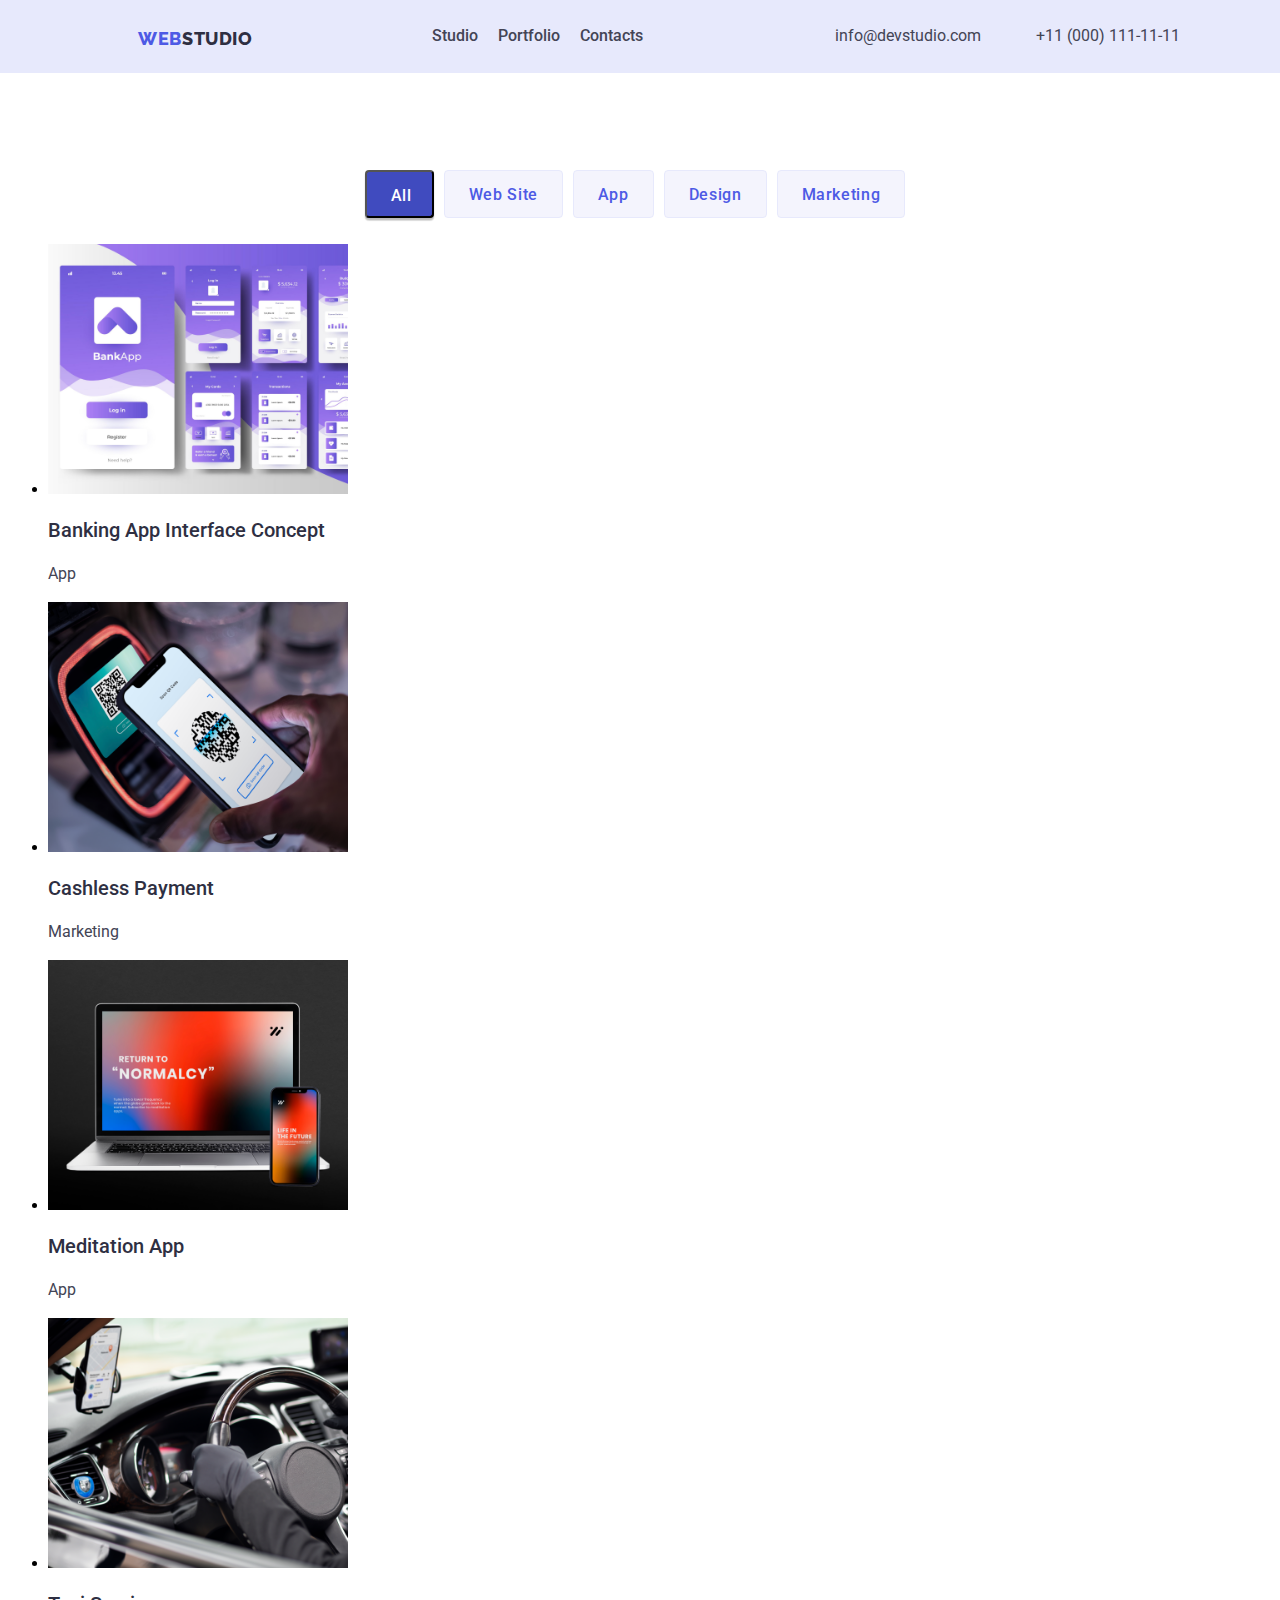
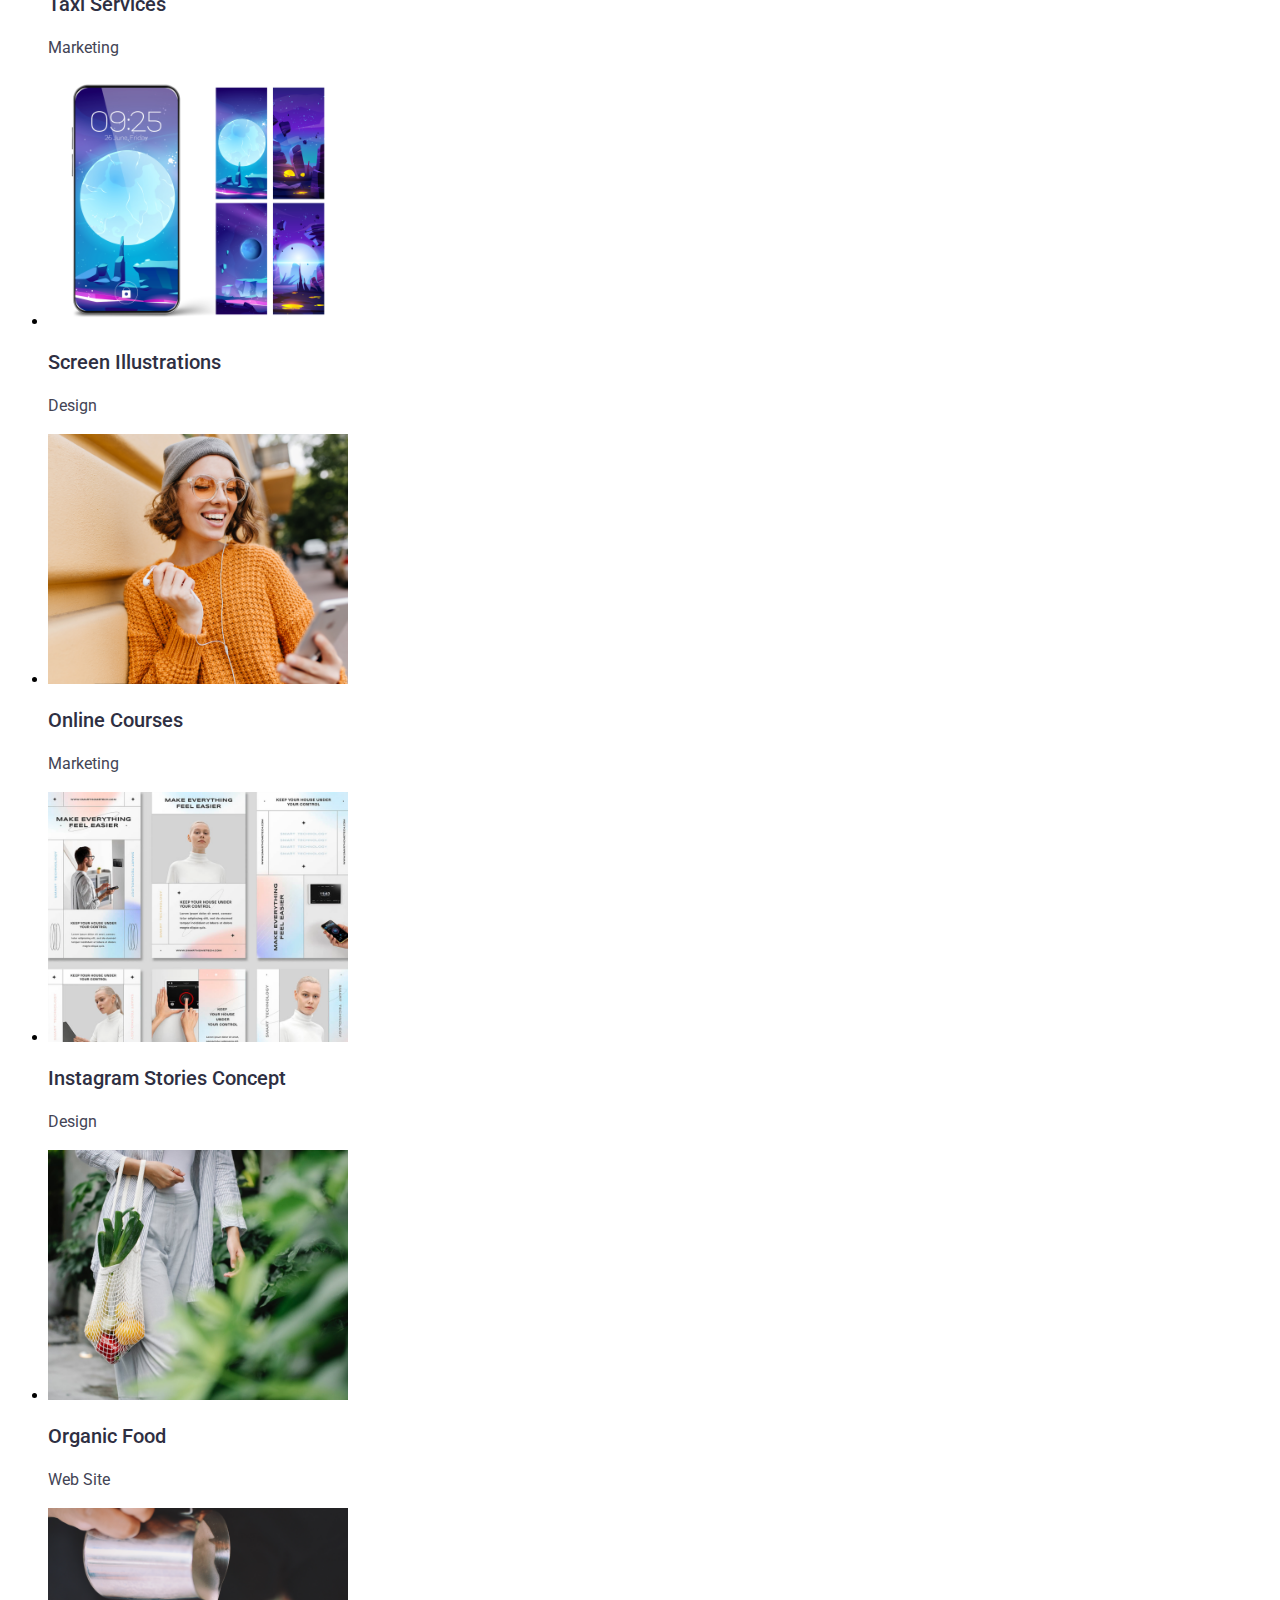
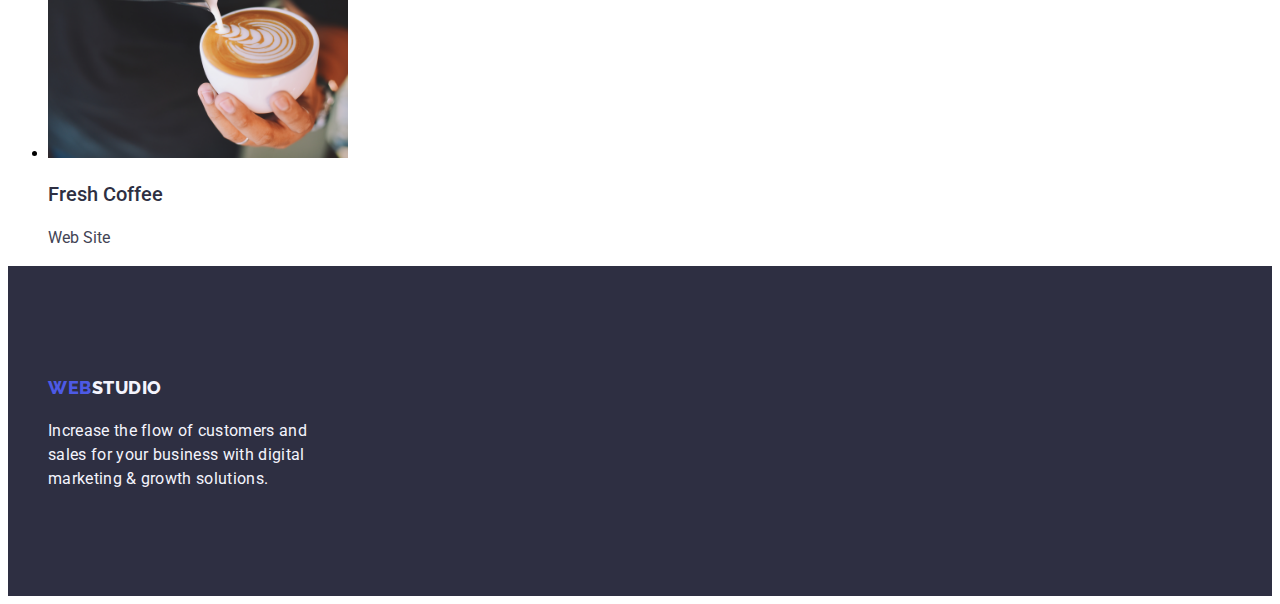
==== commit e0456c97: "Update portfolio.html" ====
--- a/portfolio.html
+++ b/portfolio.html
@@ -47,62 +47,72 @@
     </div>
     
 
-        <div>
-            <ul>
-                <li>
+        <div class="portfolio-cards">
+            <div class="row-container">
+            <ul class="row-1">
+                <li class="project-card-1">
                     <img src="images/img/Banking_App_Interface.png" alt="Banking App Interface Concept" width="300">
                     <h3>Banking App Interface Concept</h3>
-                    <p>App</p>
+                    <p class="body">App</p>
                 </li>
 
-                <li>
+                <li class="project-card-2">
                     <img src="images/img/Cashless_Payment.png" alt="Cashless Payment" width="300">
                     <h3>Cashless Payment</h3>
-                    <p>Marketing</p>
+                    <p class="body">Marketing</p>
                 </li>
 
-                <li>
+                <li class="project-card-3">
                     <img src="images/img/Meditation_App.png" alt="Mediatation App" width="300">
                     <h3>Meditation App</h3>
-                    <p>App</p>
+                    <p class="body">App</p>
+                </li>
+            </ul>
+            </div>
+
+            <div class="row-container">
+            <ul class="row-2">
+                <li class="project-card-4">
+                    <img src="images/img/Taxi_Services.png" alt="Taxi Services" width="300">
+                    <h3>Taxi Services</h3>
+                    <p class="body">Marketing</p>
                 </li>
 
-                <li>
-                    <img src="images/img/Taxi_Services.png" alt="Taxi Services" width="300">
-                    <h3>Taxi Services</h3>
-                    <p>Marketing</p>
+                <li class="project-card-5">
+                    <img src="images/img/Screen_Illustrations.png" alt="Screen Illustrations" width="300">
+                    <h3>Screen Illustrations</h3>
+                    <p class="body">Design</p>
                 </li>
 
-                <li>
-                    <img src="images/img/Screen_Illustrations.png" alt="Screen Illustrations" width="300">
-                    <h3>Screen Illustrations</h3>
-                    <p>Design</p>
+                <li class="project-card-6">
+                    <img src="images/img/Online_Courses.png" alt="Online Courses" width="300">
+                    <h3>Online Courses</h3>
+                    <p class="body">Marketing</p>
+                </li>
+            </ul>
+            </div>
+            
+            <div>
+            <ul class="row-3">
+                <li class="project-card-7">
+                    <img src="images/img/Instagram_Concept.png" alt="Instagram Stories Concept" width="300">
+                    <h3>Instagram Stories Concept</h3>
+                    <p class="body">Design</p>
                 </li>
 
-                <li>
-                    <img src="images/img/Online_Courses.png" alt="Online Courses" width="300">
-                    <h3>Online Courses</h3>
-                    <p>Marketing</p>
-                </li>
-                
-                <li>
-                    <img src="images/img/Instagram_Concept.png" alt="Instagram Stories Concept" width="300">
-                    <h3>Instagram Stories Concept</h3>
-                    <p>Design</p>
+                <li class="project-card-8">
+                    <img src="images/img/Organic_Food.png" alt="Organic Food" width="300">
+                    <h3>Organic Food</h3>
+                    <p class="body">Web Site</p>
                 </li>
 
-                <li>
-                    <img src="images/img/Organic_Food.png" alt="Organic Food" width="300">
-                    <h3>Organic Food</h3>
-                    <p>Web Site</p>
-                </li>
-
-                <li>
+                <li class="project-card-9">
                     <img src="images/img/Fresh_Coffee.png" alt="Fresh Coffee" width="300">
                     <h3>Fresh Coffee</h3>
-                    <p>Web Site</p>
+                    <p class="body">Web Site</p>
                 </li>
             </ul>
+            </div>
         </div>
 
 
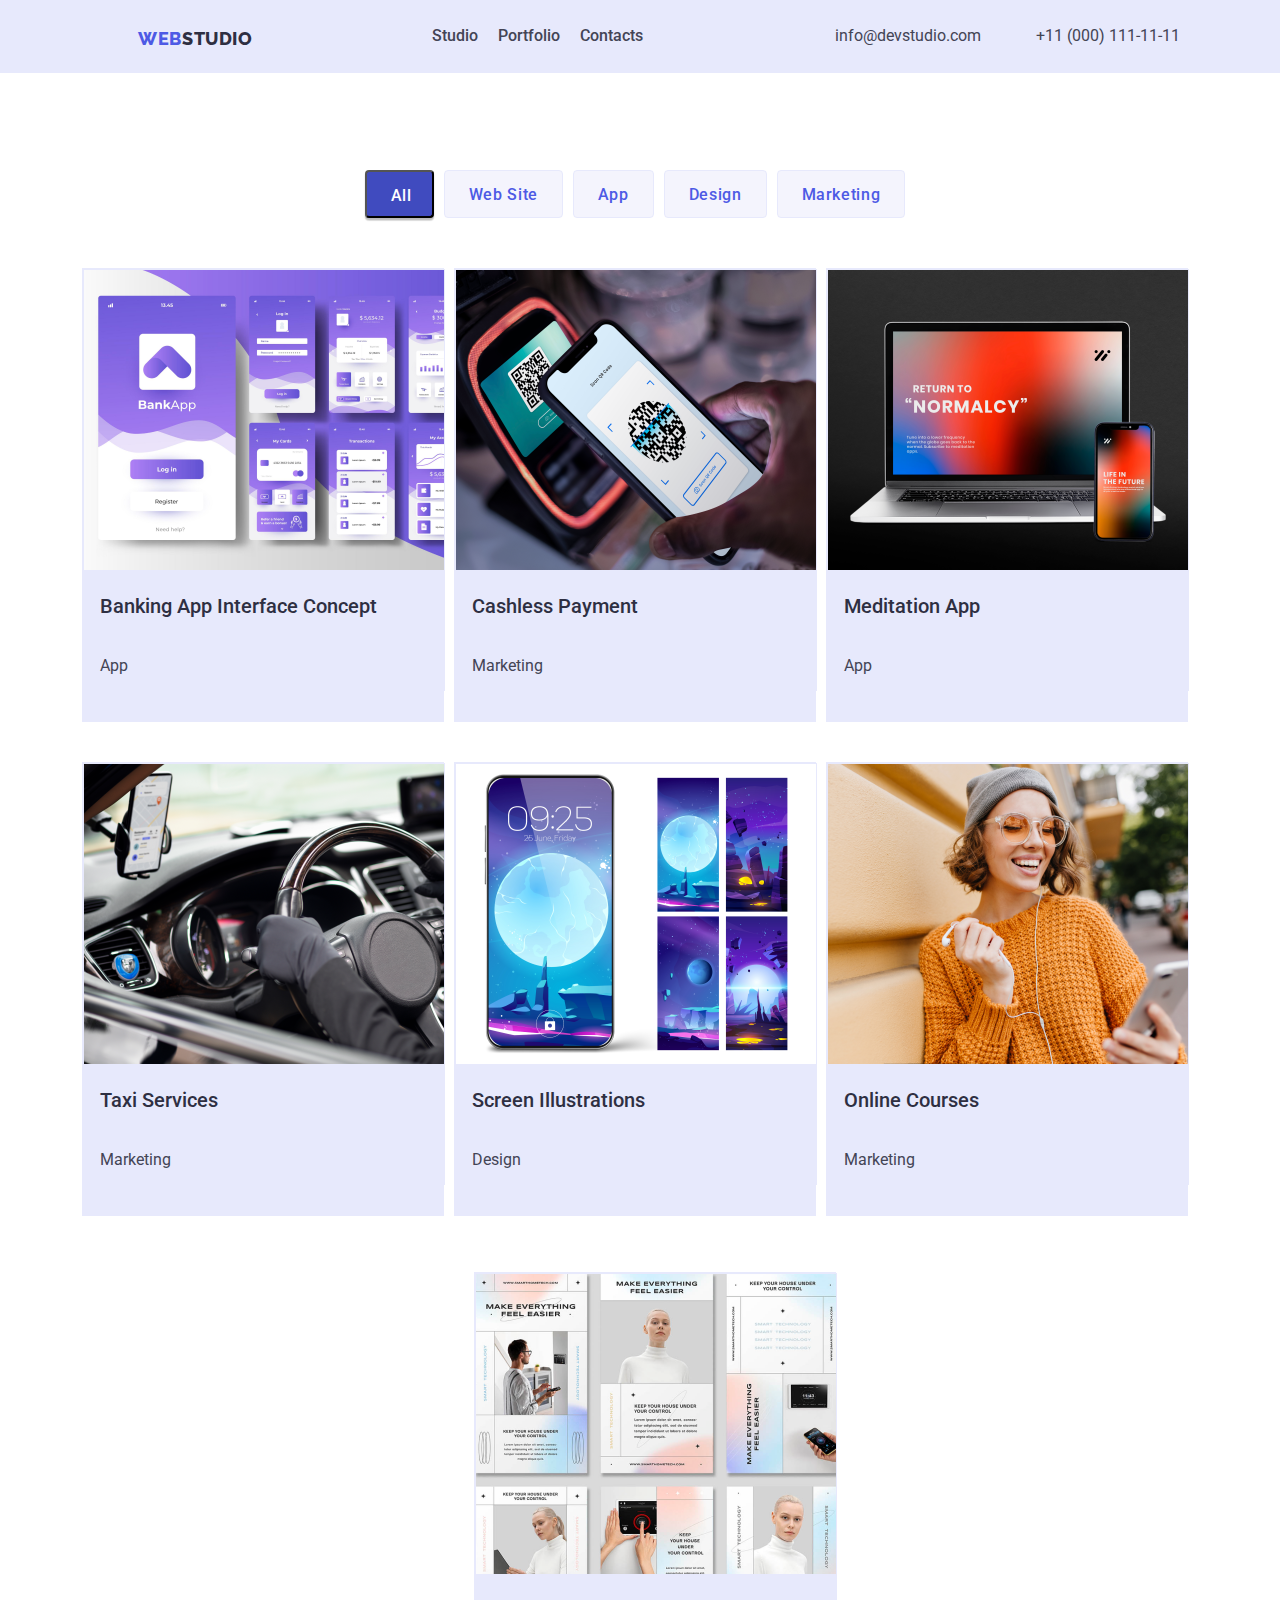
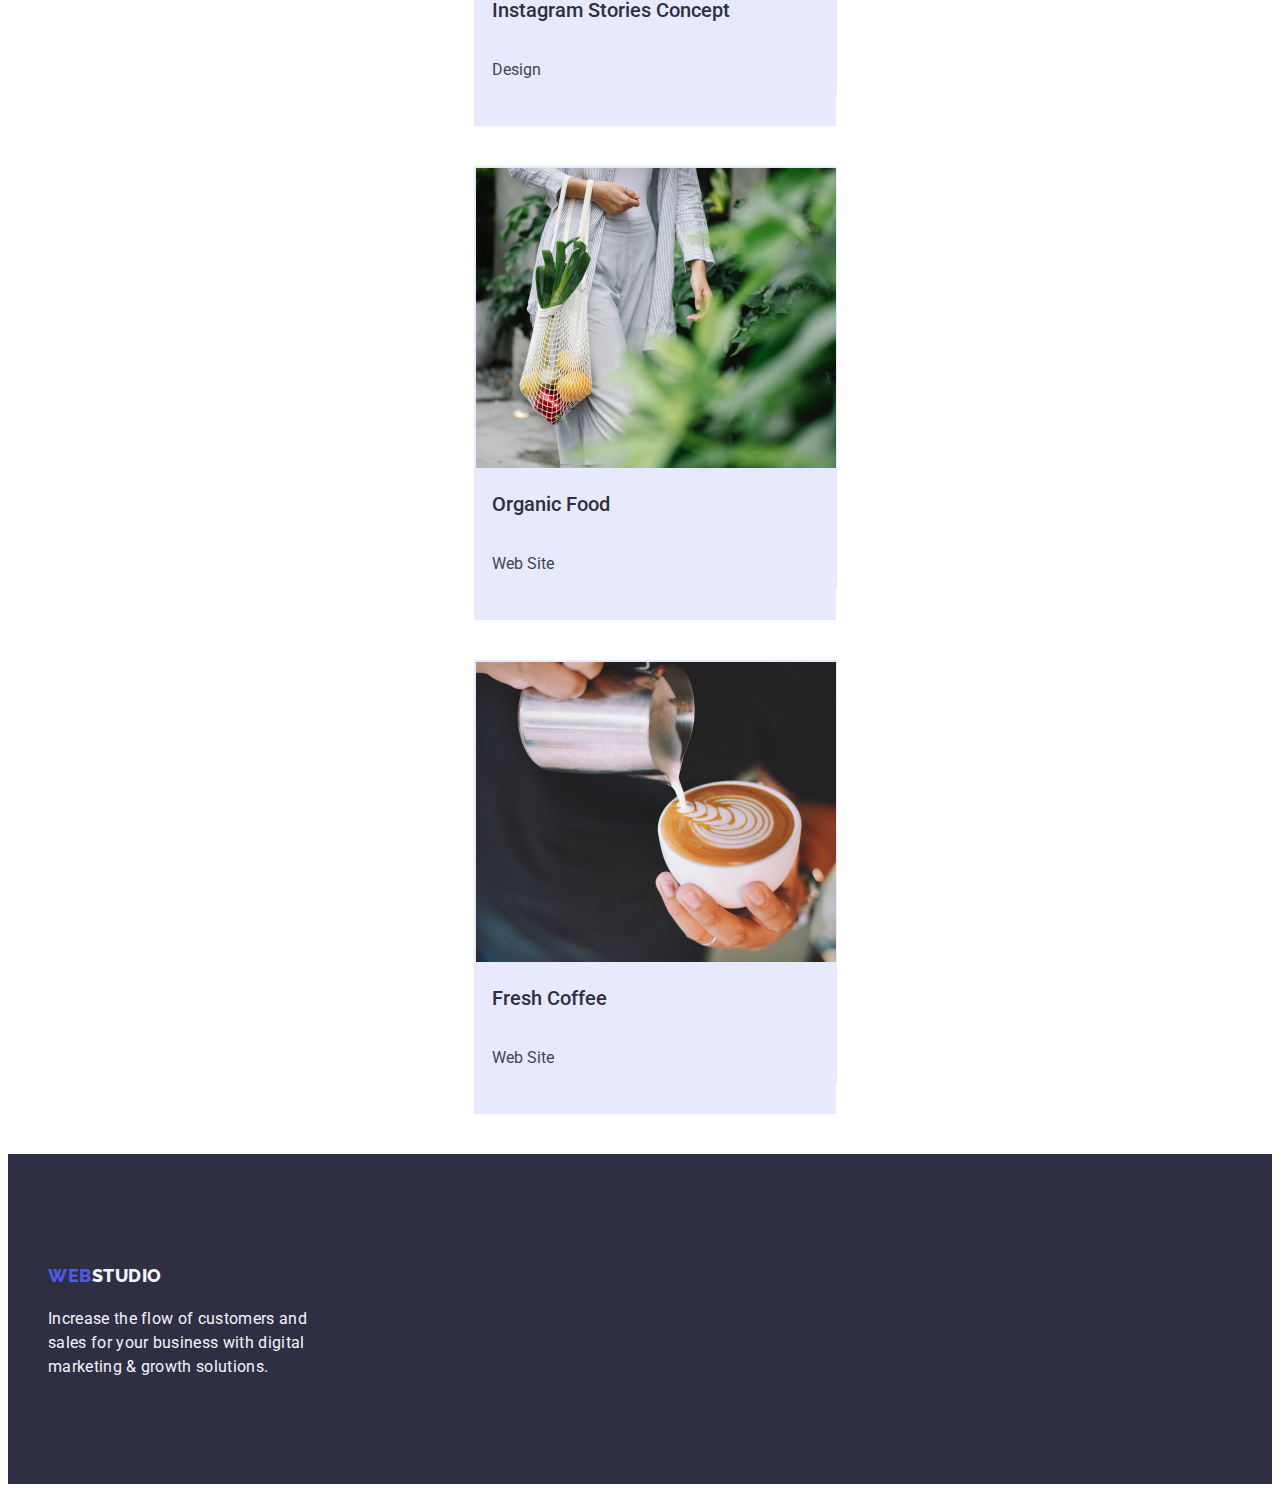
==== commit 5614782f: "updating project cards" ====
--- a/portfolio.html
+++ b/portfolio.html
@@ -51,21 +51,33 @@
             <div class="row-container">
             <ul class="row-1">
                 <li class="project-card-1">
-                    <img src="images/img/Banking_App_Interface.png" alt="Banking App Interface Concept" width="300">
+                    <div class="card-container">
+                    <img src="images/img/Banking_App_Interface.png" alt="Banking App Interface Concept" width="360" height="300px">
+                    <div class="card-info">
                     <h3>Banking App Interface Concept</h3>
                     <p class="body">App</p>
+                    </div>
+                    </div>
                 </li>
 
                 <li class="project-card-2">
-                    <img src="images/img/Cashless_Payment.png" alt="Cashless Payment" width="300">
+                    <div class="card-container">
+                    <img src="images/img/Cashless_Payment.png" alt="Cashless Payment" width="360" height="300px">
+                    <div class="card-info">
                     <h3>Cashless Payment</h3>
                     <p class="body">Marketing</p>
+                    </div>
+                    </div>
                 </li>
 
                 <li class="project-card-3">
-                    <img src="images/img/Meditation_App.png" alt="Mediatation App" width="300">
+                    <div class="card-container">
+                    <img src="images/img/Meditation_App.png" alt="Mediatation App" width="360" height="300px">
+                    <div class="card-info">
                     <h3>Meditation App</h3>
                     <p class="body">App</p>
+                    </div>
+                    </div>
                 </li>
             </ul>
             </div>
@@ -73,21 +85,33 @@
             <div class="row-container">
             <ul class="row-2">
                 <li class="project-card-4">
-                    <img src="images/img/Taxi_Services.png" alt="Taxi Services" width="300">
+                    <div class="card-container">
+                    <img src="images/img/Taxi_Services.png" alt="Taxi Services" width="360" height="300px">
+                    <div class="card-info">
                     <h3>Taxi Services</h3>
                     <p class="body">Marketing</p>
+                    </div>
+                    </div>
                 </li>
 
                 <li class="project-card-5">
-                    <img src="images/img/Screen_Illustrations.png" alt="Screen Illustrations" width="300">
+                    <div class="card-container">
+                    <img src="images/img/Screen_Illustrations.png" alt="Screen Illustrations" width="360" height="300px">
+                    <div class="card-info">
                     <h3>Screen Illustrations</h3>
                     <p class="body">Design</p>
+                    </div>
+                    </div>
                 </li>
 
                 <li class="project-card-6">
-                    <img src="images/img/Online_Courses.png" alt="Online Courses" width="300">
+                    <div class="card-container">
+                    <img src="images/img/Online_Courses.png" alt="Online Courses" width="360" height="300px">
+                    <div class="card-info">
                     <h3>Online Courses</h3>
                     <p class="body">Marketing</p>
+                    </div>
+                    </div>
                 </li>
             </ul>
             </div>
@@ -95,21 +119,33 @@
             <div>
             <ul class="row-3">
                 <li class="project-card-7">
-                    <img src="images/img/Instagram_Concept.png" alt="Instagram Stories Concept" width="300">
+                    <div class="card-container">
+                    <img src="images/img/Instagram_Concept.png" alt="Instagram Stories Concept" width="360" height="300px">
+                    <div class="card-info">
                     <h3>Instagram Stories Concept</h3>
                     <p class="body">Design</p>
+                    </div>
+                    </div>
                 </li>
 
                 <li class="project-card-8">
-                    <img src="images/img/Organic_Food.png" alt="Organic Food" width="300">
+                    <div class="card-container">
+                    <img src="images/img/Organic_Food.png" alt="Organic Food" width="360" height="300px">
+                    <div class="card-info">
                     <h3>Organic Food</h3>
                     <p class="body">Web Site</p>
+                    </div>
+                    </div>
                 </li>
 
                 <li class="project-card-9">
-                    <img src="images/img/Fresh_Coffee.png" alt="Fresh Coffee" width="300">
+                    <div class="card-container">
+                    <img src="images/img/Fresh_Coffee.png" alt="Fresh Coffee" width="360" height="300px">
+                    <div class="card-info">
                     <h3>Fresh Coffee</h3>
                     <p class="body">Web Site</p>
+                    </div>
+                    </div>
                 </li>
             </ul>
             </div>
--- a/styles.css
+++ b/styles.css
@@ -461,6 +461,8 @@
 
 /* PORTFOLIO ******************************** */
 
+/* PORTFOLIO BUTTONS */
+
 /* Styling for the filter buttons container */
 .filter-btn {
     margin-top: 170px;
@@ -509,4 +511,107 @@
     .filter-btn {
         justify-content: flex-start; /* Align buttons to the left on smaller screens */
     }
-}+}
+
+/* End of Portfolio Buttons */
+
+/* PROJECT CARDS */
+
+/* Portfolio Cards Section */
+.portfolio-cards {
+    margin-top: 40px; /* 40px below .filter-btn */
+    display: flex;
+    flex-wrap: wrap; /* Allow cards to wrap to the next line on smaller screens */
+    justify-content: space-around; /* Horizontally center cards */
+}
+
+/* Remove list-style from all unordered lists within portfolio-cards */
+.portfolio-cards ul {
+    list-style: none;
+}
+
+/* Center the row-containers horizontally */
+.row-container {
+    display: flex;
+    flex-wrap: wrap; /* Allow containers to wrap to the next line */
+    justify-content: center;
+    gap: 20px 10px; /* Add gap between card-containers */
+    /* flex-direction: row; Arrange row-containers from left to right */
+
+}
+
+/* Arrange the ul elements within row-containers from left to right */
+.row-container ul {
+    display: flex;
+    flex-direction: row; /* Arrange ul elements from left to right */
+    list-style: none; /* Remove list-style from ul elements */
+    padding: 0; /* Remove any padding */
+    margin: 0; /* Remove any margin */
+}
+
+/* Add margin-right to the project cards in row-1 */
+.row-1 li,
+.row-2 li,
+.row-3 li {
+    margin-right: 10px; /* Add 5px gap between project cards */
+}
+
+
+/* Style the card-container with the specified dimensions and padding */
+.card-container {
+    width: 360px;
+    height: 420px;
+    /* padding: 10px 5px; 10px top and bottom, 5px left and right */
+    border: 1px solid #E7E9FC;
+    background: linear-gradient(0deg, #E7E9FC, #E7E9FC), linear-gradient(0deg, #FFFFFF, #FFFFFF);
+    margin-bottom: 40px; /* Add margin between card-containers */
+}
+
+
+/* Styling for individual project cards */
+.project-card-1,
+.project-card-2,
+.project-card-3,
+.project-card-4,
+.project-card-5,
+.project-card-6,
+.project-card-7,
+.project-card-8,
+.project-card-9 {
+    width: 360px;
+    height: 420px;
+    top: 288px;
+    left: 156px;
+    padding: 0px 0px 32px 0px;
+    border: 1px solid #E7E9FC;
+    background: linear-gradient(0deg, #E7E9FC, #E7E9FC), linear-gradient(0deg, #FFFFFF, #FFFFFF);
+    margin-bottom: 40px; /* Add margin between cards */
+}
+
+/* Styling for the project card information */
+.card-info {
+    display: flex;
+    flex-direction: column;
+    align-items: left;
+    top: 332px;
+    padding: 0px 16px 0px 16px;
+    /* gap: 8px; */
+}
+
+/* Responsive styling for smaller screens */
+@media (max-width: 768px) {
+    .project-card-1,
+    .project-card-2,
+    .project-card-3,
+    .project-card-4,
+    .project-card-5,
+    .project-card-6,
+    .project-card-7,
+    .project-card-8,
+    .project-card-9 {
+        width: 100%; /* Cards take full width on smaller screens */
+        margin-right: 0; /* Remove margin to stack cards vertically */
+    }
+    }
+
+
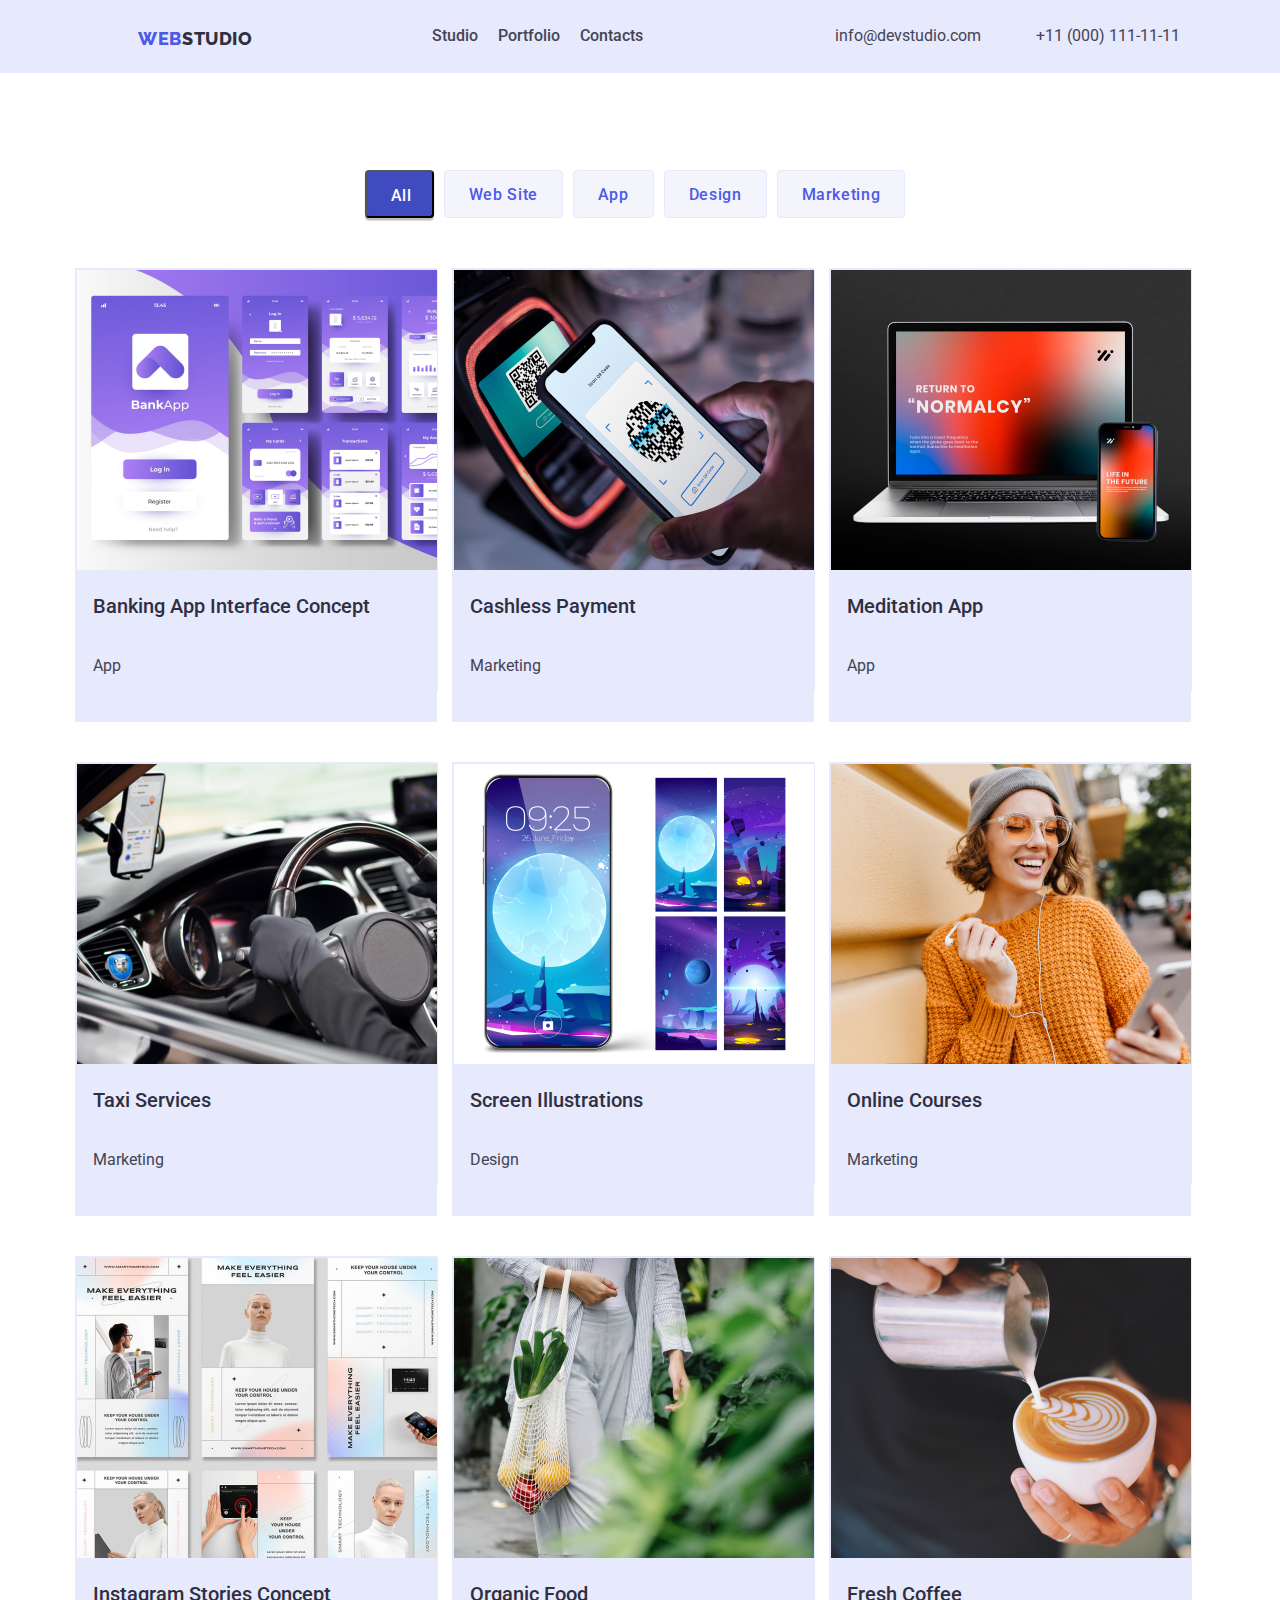
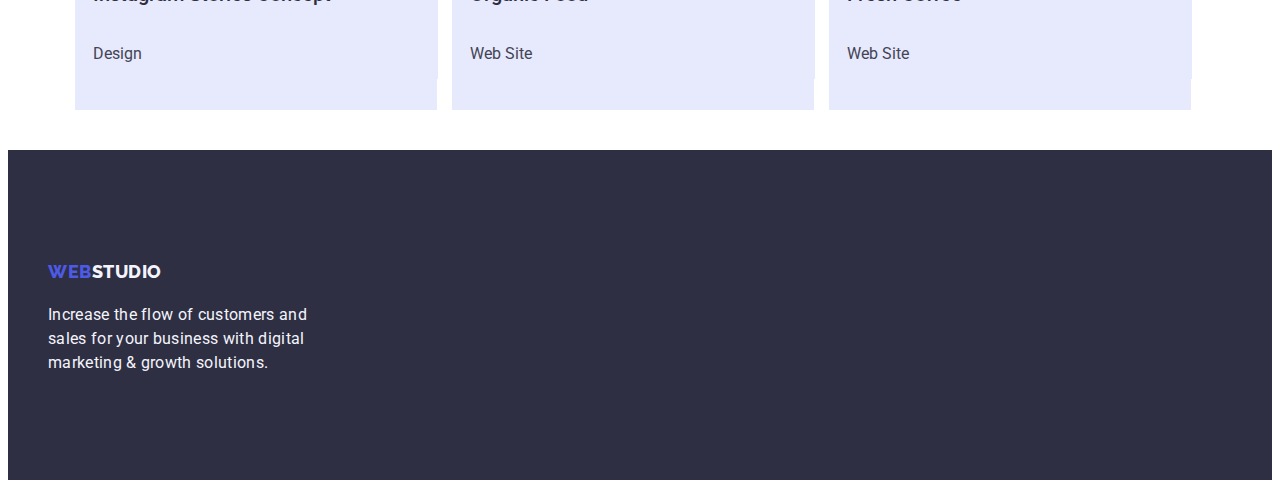
==== commit 9d1f33a9: "updating cards" ====
--- a/portfolio.html
+++ b/portfolio.html
@@ -116,7 +116,7 @@
             </ul>
             </div>
             
-            <div>
+            <div class="row-container">
             <ul class="row-3">
                 <li class="project-card-7">
                     <div class="card-container">
--- a/styles.css
+++ b/styles.css
@@ -518,6 +518,7 @@
 /* PROJECT CARDS */
 
 /* Portfolio Cards Section */
+/* Portfolio Cards Section */
 .portfolio-cards {
     margin-top: 40px; /* 40px below .filter-btn */
     display: flex;
@@ -536,8 +537,6 @@
     flex-wrap: wrap; /* Allow containers to wrap to the next line */
     justify-content: center;
     gap: 20px 10px; /* Add gap between card-containers */
-    /* flex-direction: row; Arrange row-containers from left to right */
-
 }
 
 /* Arrange the ul elements within row-containers from left to right */
@@ -553,20 +552,24 @@
 .row-1 li,
 .row-2 li,
 .row-3 li {
-    margin-right: 10px; /* Add 5px gap between project cards */
-}
-
+    margin-right: 15px; /* Add 15px gap between project cards */
+}
+
+/* Change the flex direction for row-1, row-2, and row-3 */
+.row-1 ul,
+.row-2 ul,
+.row-3 ul {
+    flex-direction: row; /* Arrange ul elements from left to right */
+}
 
 /* Style the card-container with the specified dimensions and padding */
 .card-container {
     width: 360px;
     height: 420px;
-    /* padding: 10px 5px; 10px top and bottom, 5px left and right */
     border: 1px solid #E7E9FC;
     background: linear-gradient(0deg, #E7E9FC, #E7E9FC), linear-gradient(0deg, #FFFFFF, #FFFFFF);
     margin-bottom: 40px; /* Add margin between card-containers */
 }
-
 
 /* Styling for individual project cards */
 .project-card-1,
@@ -595,7 +598,6 @@
     align-items: left;
     top: 332px;
     padding: 0px 16px 0px 16px;
-    /* gap: 8px; */
 }
 
 /* Responsive styling for smaller screens */
@@ -612,6 +614,6 @@
         width: 100%; /* Cards take full width on smaller screens */
         margin-right: 0; /* Remove margin to stack cards vertically */
     }
-    }
-
-
+}
+
+
